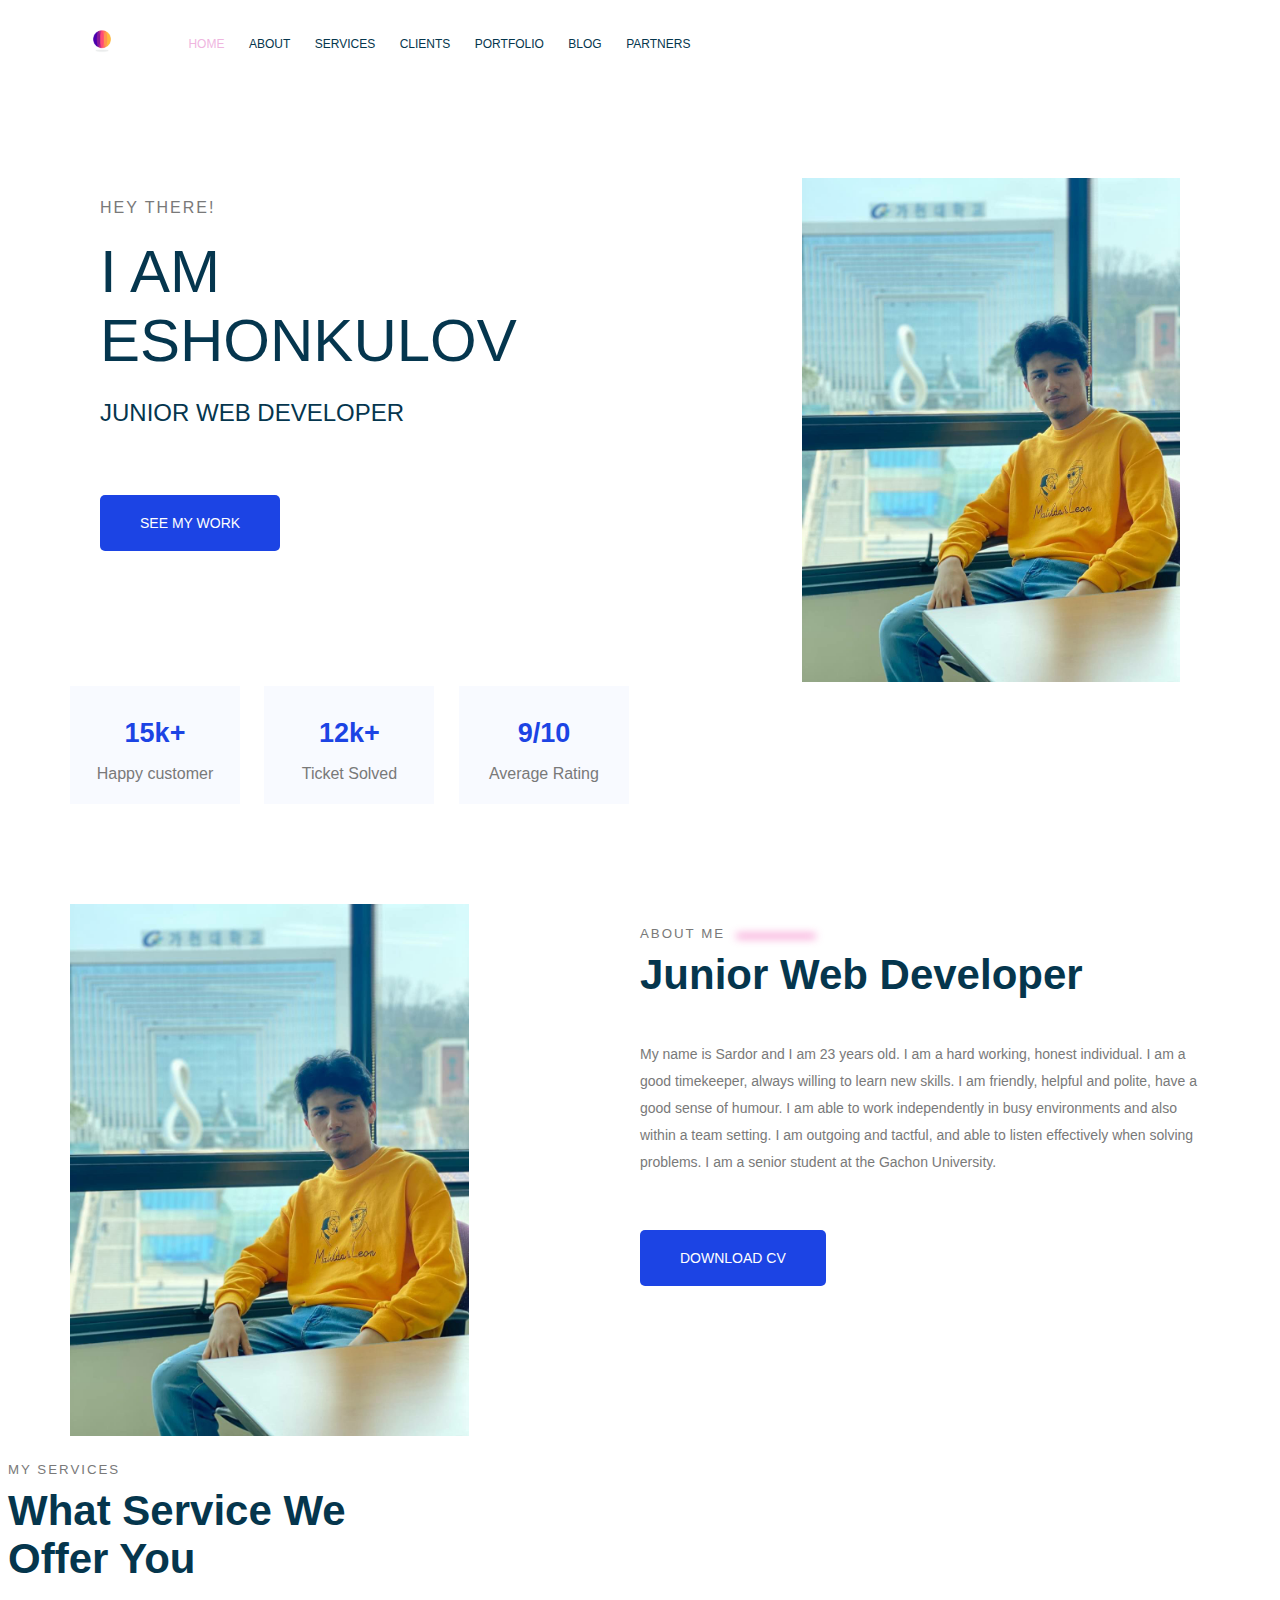
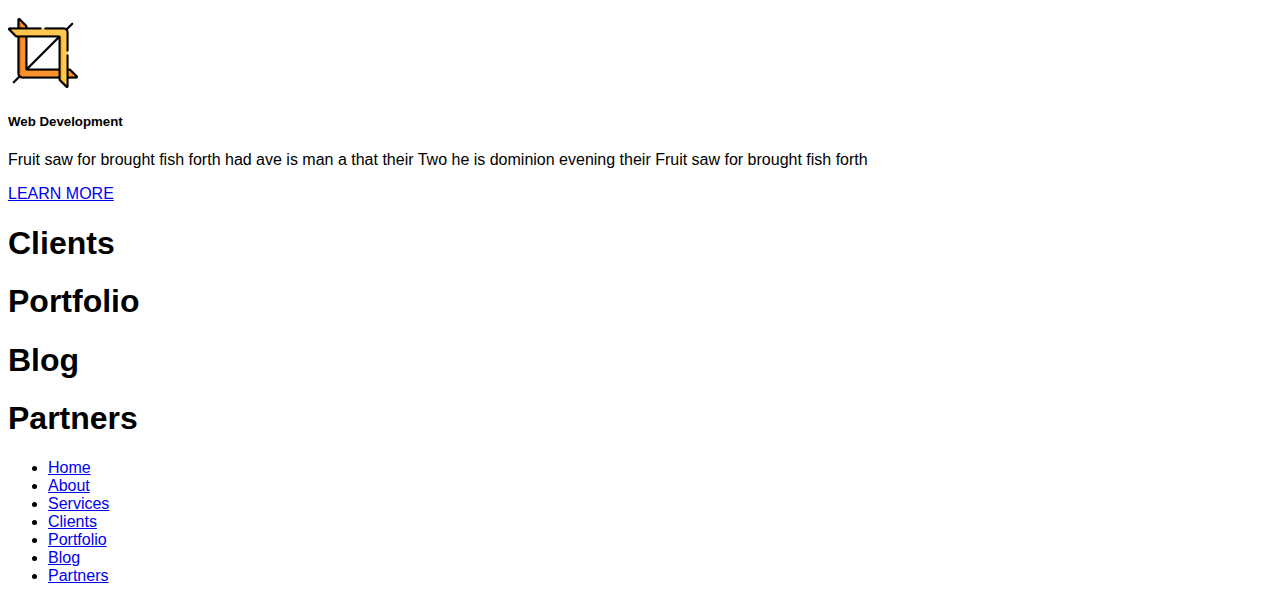
==== Project/portfolio.html @ cee40142 "updated services-section" ====
<!DOCTYPE html>

<html>
    <head>
        <title>Portfolio</title>
        <link rel="stylesheet" href="https://cdnjs.cloudflare.com/ajax/libs/font-awesome/6.4.0/css/all.min.css" integrity="sha512-iecdLmaskl7CVkqkXNQ/ZH/XLlvWZOJyj7Yy7tcenmpD1ypASozpmT/E0iPtmFIB46ZmdtAc9eNBvH0H/ZpiBw==" crossorigin="anonymous" referrerpolicy="no-referrer" />
        <link rel="stylesheet" href="./css/main.css">
    </head>
    <body>
        <!-- Header section-->
        <div class="container">
            <header class="main-header">
                <div class="main-header__brand">
                    <a href="portfolio.html">
                        <img src="./images/logo.png" alt="Logo">
                    </a>
                </div>
                <nav class="main-navigation">
                    <ul class="main-navigation__items">
                        <li class="main-navigation__item active">
                            <a href="#">Home</a>
                        </li>
                        <li class="main-navigation__item">
                            <a href="#">About</a>
                        </li>
                        <li class="main-navigation__item">
                            <a href="#">Services</a>
                        </li>
                        <li class="main-navigation__item">
                            <a href="#">Clients</a>
                        </li>
                        <li class="main-navigation__item">
                            <a href="#">Portfolio</a>
                        </li>
                        <li class="main-navigation__item">
                            <a href="#">Blog</a>
                        </li>
                        <li class="main-navigation__item">
                            <a href="#">Partners</a>
                        </li>
                    </ul>
                </nav>
            </header>
        </div>
        <!-- /Header section -->

        <!-- Home section -->
        <div class="container"> 
            <section id="home-section" class="home-section">
                <div class="home-section__info">     
                    <h4 class="home-section__welcome">HEY THERE!</h4>
                    <h1 class="home-section__introduction">I AM ESHONKULOV</h1>
                    <h3 class="home-section__position">JUNIOR WEB DEVELOPER</h3>
                    <div class="home-section__social-networks">
                       <a href="https://t.me/Sadriddinovich1">
                            <i class="fab fa-telegram"></i>
                       </a> 
                       <a href="https://instagram.com/usaymin2">
                            <i class="fab fa-instagram"></i>
                       </a>
                    </div>
                    <button type="submit" class="button home-section__action">
                        SEE MY WORK
                    </button>
                </div>
                <div class="home-section__image">
                    <img src="./images/me.jpg" alt="My image">
                </div>
            </section>
            <div class="clearfix"></div>
        </div>
        <!-- /Home section -->

        <!-- Statistics -->
        <div class="container">
            <section id="statistics" class="statistics">
                <div class="statistics__item">
                    <h3 class="statistics__number">
                        15k+
                    </h3>
                    <p class="statistics__title">
                        Happy customer
                    </p>
                </div>
                <div class="statistics__item">
                    <h3 class="statistics__number">
                        12k+
                    </h3>
                    <p class="statistics__title">
                        Ticket Solved
                    </p>
                </div>
                <div class="statistics__item">
                    <h3 class="statistics__number">
                        9/10
                    </h3>
                    <p class="statistics__title">
                        Average Rating
                    </p>
                </div>
            </section>
        </div>
        <!-- /Statistics -->

        <!-- About me section -->
        <div class="container">
            <section id="about-me" class="about-me">
                <div class="about-me__image">
                    <img src="./images/me.jpg" alt=" About me image">
                </div>
                <div class="about-me__info">
                    <h5 class="section-subtitle">
                    ABOUT ME
                    <span class="blur-line"></span>
                    </h5>
                    <h3 class="section-title">
                        Junior Web Developer
                    </h3>
                    <p class="about-me__description">
                        My name is Sardor and I am 23 years old. I am a hard working, honest individual. I am a good timekeeper, always willing to learn new skills. I am friendly, helpful and polite, have a good sense of humour. I am able to work independently in busy environments and also within a team setting. I am outgoing and tactful, and able to listen effectively when solving problems. I am a senior student at the Gachon University.
                    </p>
                    <button class="button about-me__action" type="button">
                        DOWNLOAD CV
                    </button>
                </div>
            </section>
            <div class="clearfix"></div>
        </div>
        <!-- /About section -->

        <!-- Services section -->
        <section id="services" class="services">
            <h5 class="section-subtitle">
                MY SERVICES
                <span class="bulr-line"></span>
            </h5>
            <h2 class="section-title">
                What Service We <br>
                Offer You
            </h2>
            <div class="services__cards">
                <div class="service-card">
                    <img class="service-card__icon" src="./images/service-1.png" alt="Service 1">
                    <h5 class="service-card__title">Web Development</h5>
                    <p class="service-card__description">
                        Fruit saw for brought fish forth had ave is man a that their Two he is dominion evening their Fruit saw for brought fish forth
                    </p>
                    <a href="#" class="service-card__link">
                        LEARN MORE
                    </a>
                </div>
            </div>
        </section>
        <!-- /Services section -->

        <!-- Clients section -->
        <section id="clients">
            <h1>Clients</h1>
        </section>
        <!-- /Clients section -->

        <!-- Portfolio section -->
        <section id="portfolio">
            <h1>Portfolio</h1>
        </section>
        <!-- /Portfolio section -->

        <!-- Blog section -->
        <section id="blog">
            <h1>Blog</h1>
        </section>
        <!-- /Blog section -->

        <!-- Partners section -->
        <section id="partners">
            <h1>Partners</h1>
        </section>
        <!-- /Partners section -->

        <!-- Footer section -->
        <footer>
            <nav>
                <ul>
                    <li>
                        <a href="#">Home</a>
                    </li>
                    <li>
                        <a href="#">About</a>
                    </li>
                    <li>
                        <a href="#">Services</a>
                    </li>
                    <li>
                        <a href="#">Clients</a>
                    </li>
                    <li>
                        <a href="#">Portfolio</a>
                    </li>
                    <li>
                        <a href="#">Blog</a>
                    </li>
                    <li>
                        <a href="#">Partners</a>
                    </li>
                </ul>
            </nav>
        </footer>
        <!-- /Footer section -->
    </body>
</html>
---- Project/css/main.css ----
/* Core styles */
body {
    font-family: sans-serif;
}

.container {
    width: 1140px;
    margin: 0 auto;
}

.clearfix {
    clear: both;
}

.button {
    border: none;
    background-color: #1c44E4;
    color: #FFFFFF;
    font-weight: 500;
    font-size: 14px;
    padding: 20px 40px;
    cursor: pointer;
    border-radius: 5px;
}

.blur-line {
    display: inline-block;
    margin-left: 5px;
    width: 80px;
    height: 4px;
    background-color: rgba(237, 35, 159, 0.6);
    filter: blur(4px);
    border-radius: 4px;


}

.section-subtitle {
    letter-spacing: 2px;
    font-weight: 500;
    margin-bottom: 10px;
    color: #797979;
}


.section-title {
    margin-top: 5px;
    font-size: 42px;
    font-weight: 700;
    color: #05364D;
}

/* Main header styles */
.main-header__brand {
    display: inline-block;
    vertical-align: middle;
}

.main-header__brand img {
    width: 64px;
}

.main-navigation {
    display: inline-block;
    vertical-align: middle;
}

.main-navigation__item {
    display: inline-block;
    padding: 10px;
}

.main-navigation__item a {
    color: #05364d;
    text-decoration: none;
    text-transform: uppercase;
    font-size: 12px;
    font-weight: 500px;
     
}

.main-navigation__item a:hover {
    color: #efb6df;
}

.main-navigation__item.active a {
    color: #efb6df;
}

/* Home section */
.home-section {
   padding: 100px 30px;
}

.home-section > div {
    width: 50%;
    float: left;
}

.home-section__image {
    text-align: right;
}

.home-section__image img {
    width: 70%;
    height: auto;
}

.home-section__welcome {
    font-size: 16px;
    font-weight: 400;
    margin-bottom: 20px;
    letter-spacing: 2px;
    color: #797979;
}

.home-section__introduction {
    margin-top: 20px;
    font-size: 60px;
    font-weight: 500;
    margin-bottom: 20px;
    color: #05364E;
}

.home-section__position {
    font-size: 24px;
    font-weight: 300;
    margin-bottom: 20px;
    color: #05364E;
}

.home-section__social-networks a {
    color: #8FA1AA;
    font-size: 20px;
    display: inline-block;
    margin-right: 16px;
    cursor: pointer;
}

.home-section__social-networks a:hover i {
    color: #1c44E4;
}

.home-section__action { 
    margin-top: 30px;
}

/* Statistics section */xe
.statistics {
    padding-top: 100px;
}

.statistics__item {
    display: inline-block;
    width: 150px;
    background-color: #F8FAFF;
    text-align: center;
    padding: 5px 10px;
    margin-right: 20px;
}

.statistics__number {
    font-size: 27px;
    margin-bottom: 5px;
    color: #1c44E4;
}

.statistics__title {
    font-size: 16px;
    color: #797979;
    font-weight: 300;
}

/* About me section */
.about-me {
    padding: 100px 0;
}

.about-me > div {
    width: 50%;
    float: left;
}

.about-me__image img {
    width: 70%;
}

.about-me__description {
    font-size: 14px;
    font-weight: 300;
    color: #797979;
    line-height: 27px;
}

.about-me__action {
    margin-top: 40px;
}
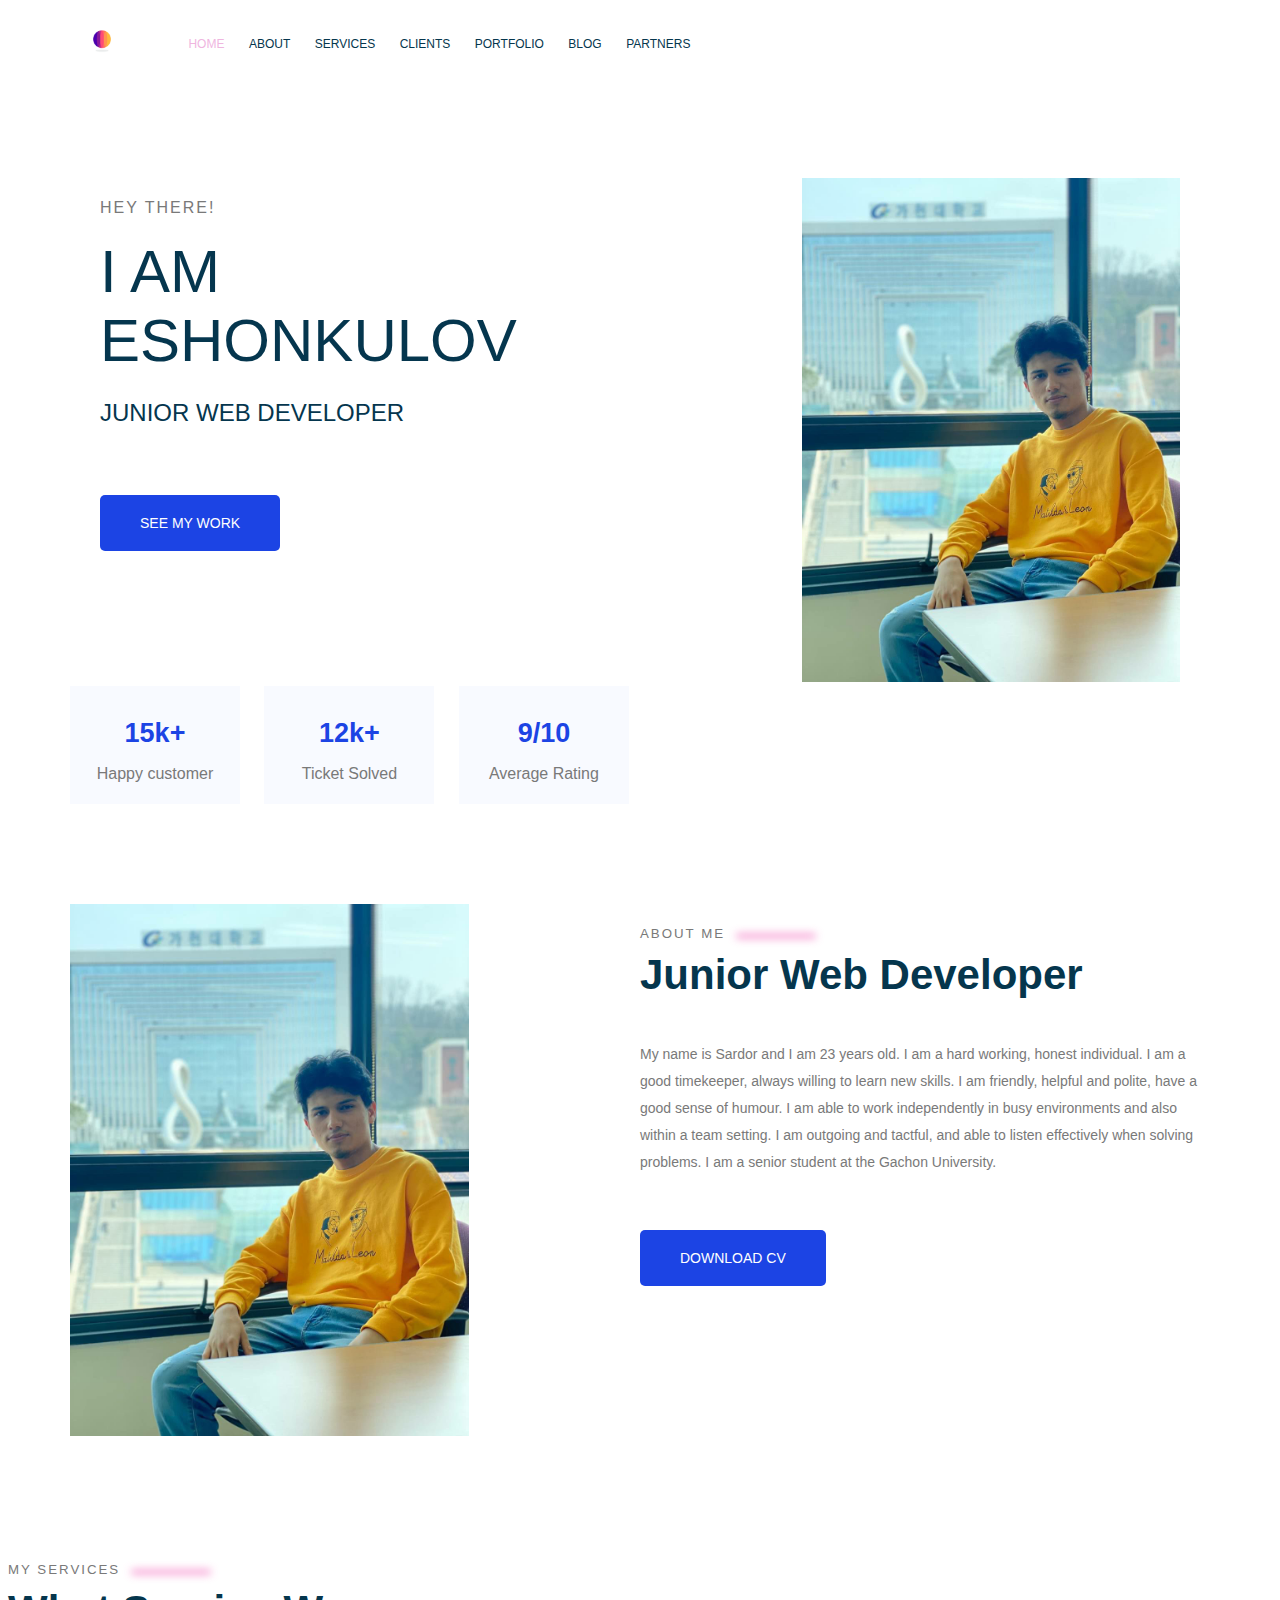
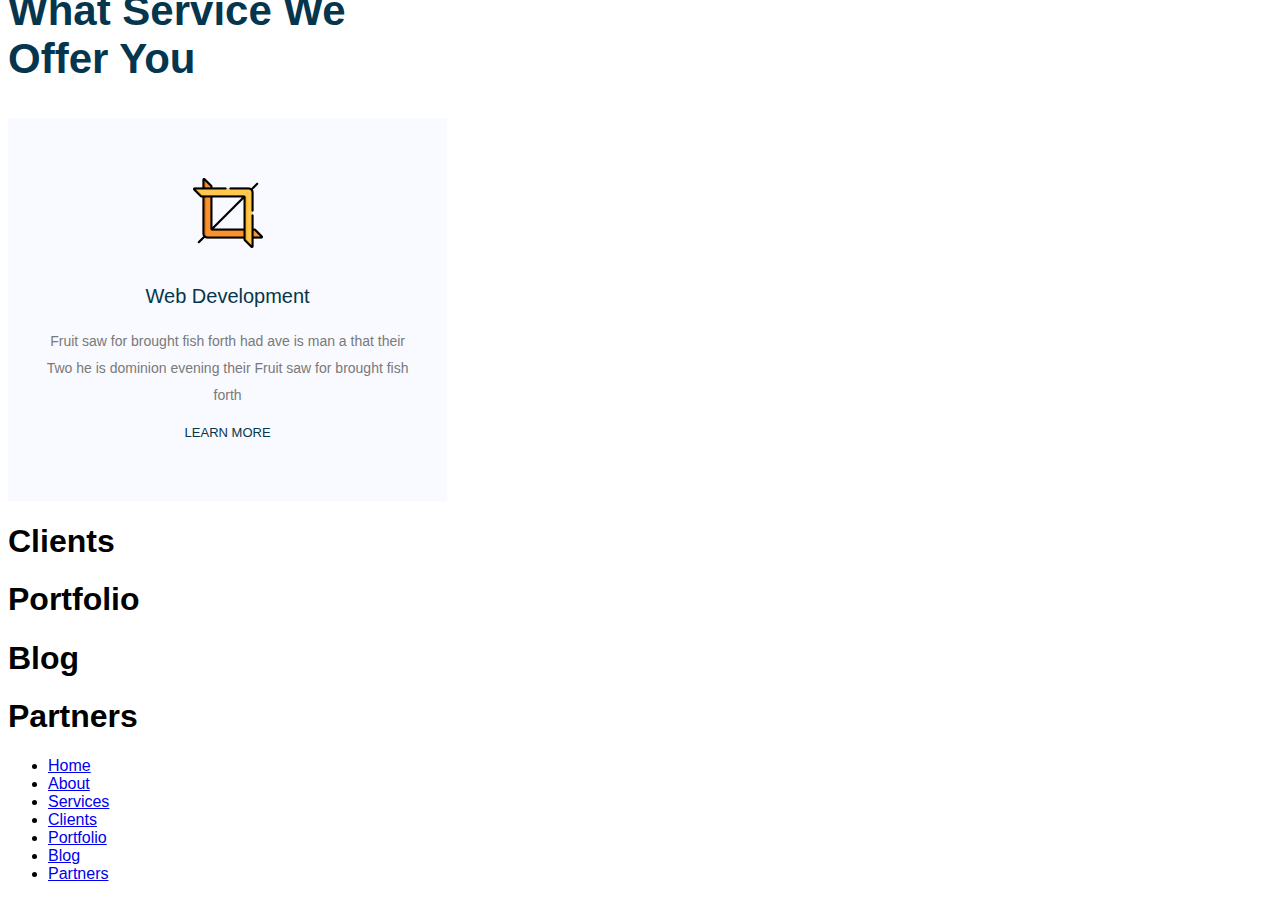
==== commit 31969ba3: "sytled services-section" ====
--- a/Project/portfolio.html
+++ b/Project/portfolio.html
@@ -132,7 +132,7 @@
         <section id="services" class="services">
             <h5 class="section-subtitle">
                 MY SERVICES
-                <span class="bulr-line"></span>
+                <span class="blur-line"></span>
             </h5>
             <h2 class="section-title">
                 What Service We <br>
--- a/Project/css/main.css
+++ b/Project/css/main.css
@@ -87,7 +87,7 @@
     color: #efb6df;
 }
 
-/* Home section */
+/* Home section styles */
 .home-section {
    padding: 100px 30px;
 }
@@ -145,7 +145,7 @@
     margin-top: 30px;
 }
 
-/* Statistics section */xe
+/* Statistics section styles */xe
 .statistics {
     padding-top: 100px;
 }
@@ -171,7 +171,7 @@
     font-weight: 300;
 }
 
-/* About me section */
+/* About me section styles */
 .about-me {
     padding: 100px 0;
 }
@@ -194,4 +194,39 @@
 
 .about-me__action {
     margin-top: 40px;
+}
+
+/* Services section styles */
+.services {
+    padding-top: 100px;
+}
+
+.service-card {
+    display: inline-block;
+    width: 30%;
+    padding: 60px 30px;
+    background-color: #F8FAFF;
+    margin-right: 3%;
+    text-align: center;
+}
+
+.service-card__title {
+    color: #05364D;
+    font-size: 20px;
+    font-weight: 500;
+    margin-bottom: 20px;
+}
+
+.service-card__description {
+    font-size: 14px;
+    line-height: 27px;
+    font-weight: 300;
+    color: #797979;
+}
+
+.service-card__link {
+    font-size: 13px;
+    font-weight: 500;
+    color: #05364D;
+    text-decoration: none;
 }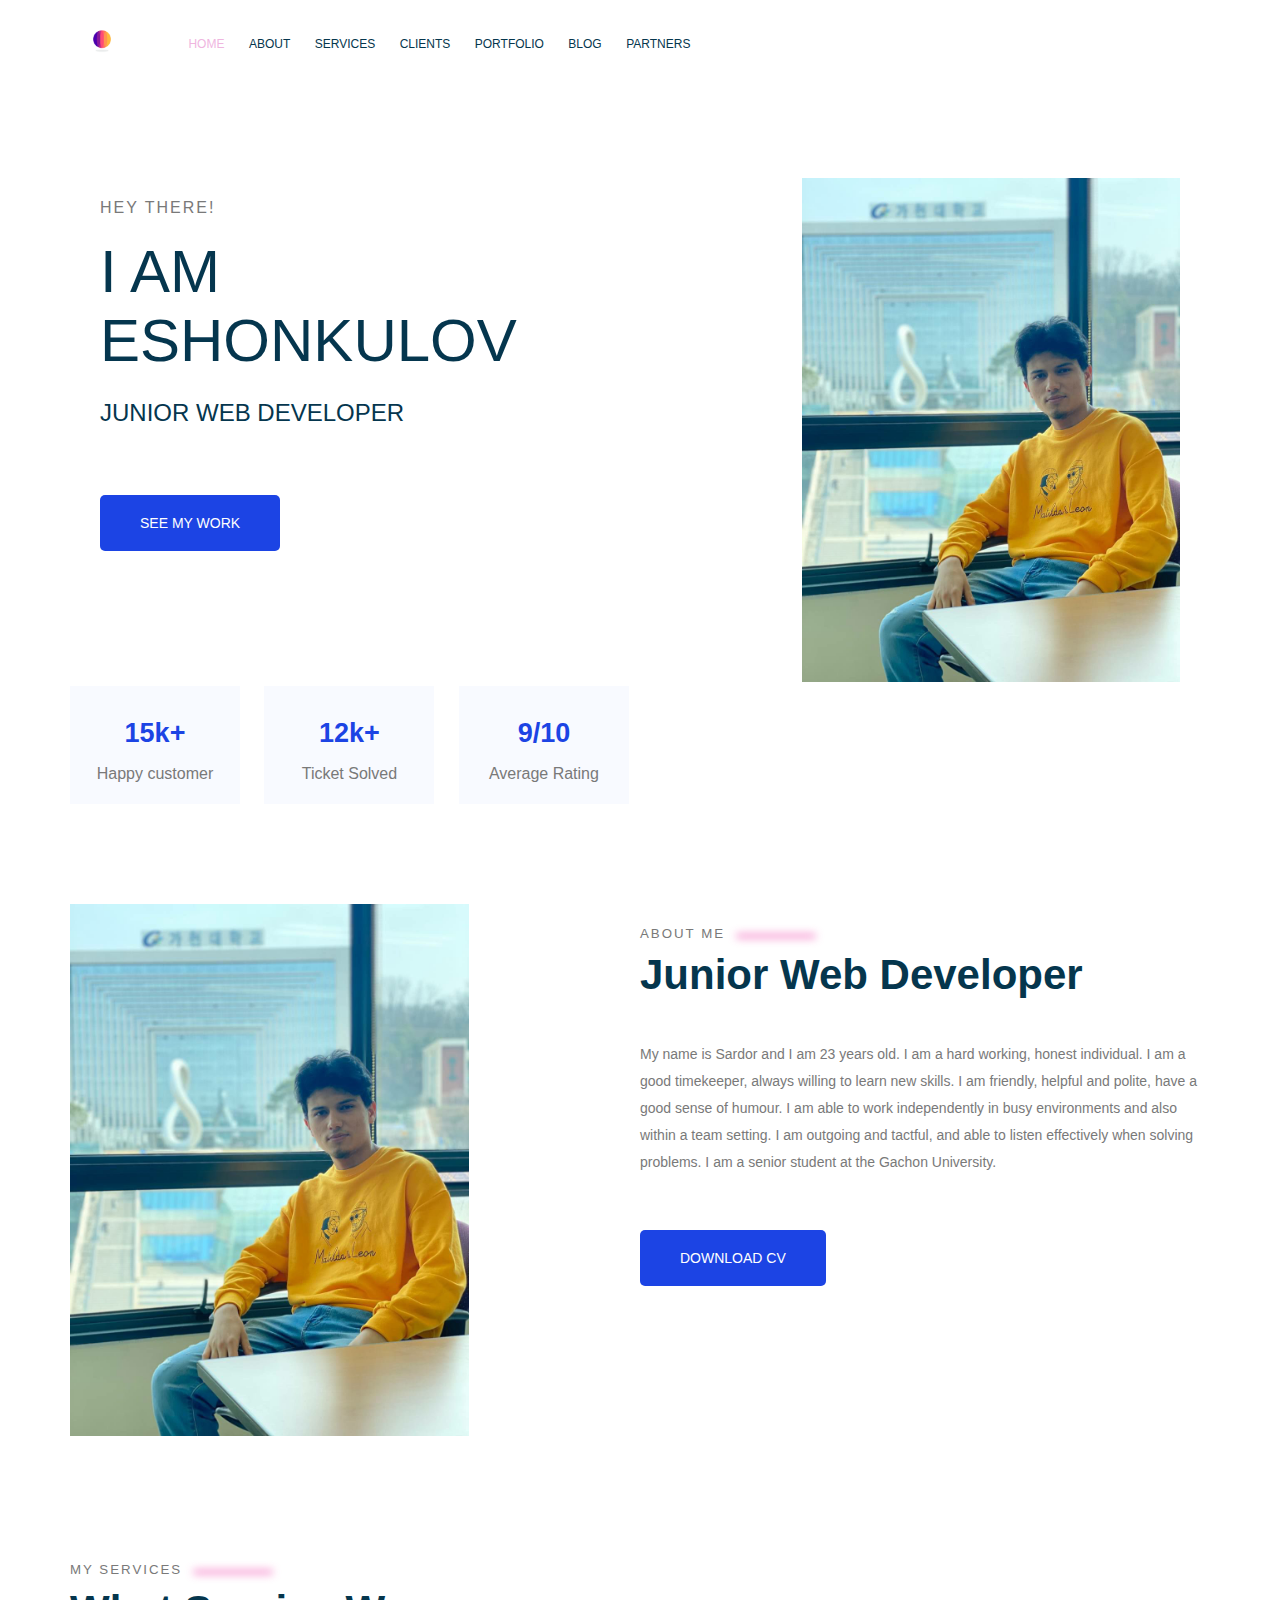
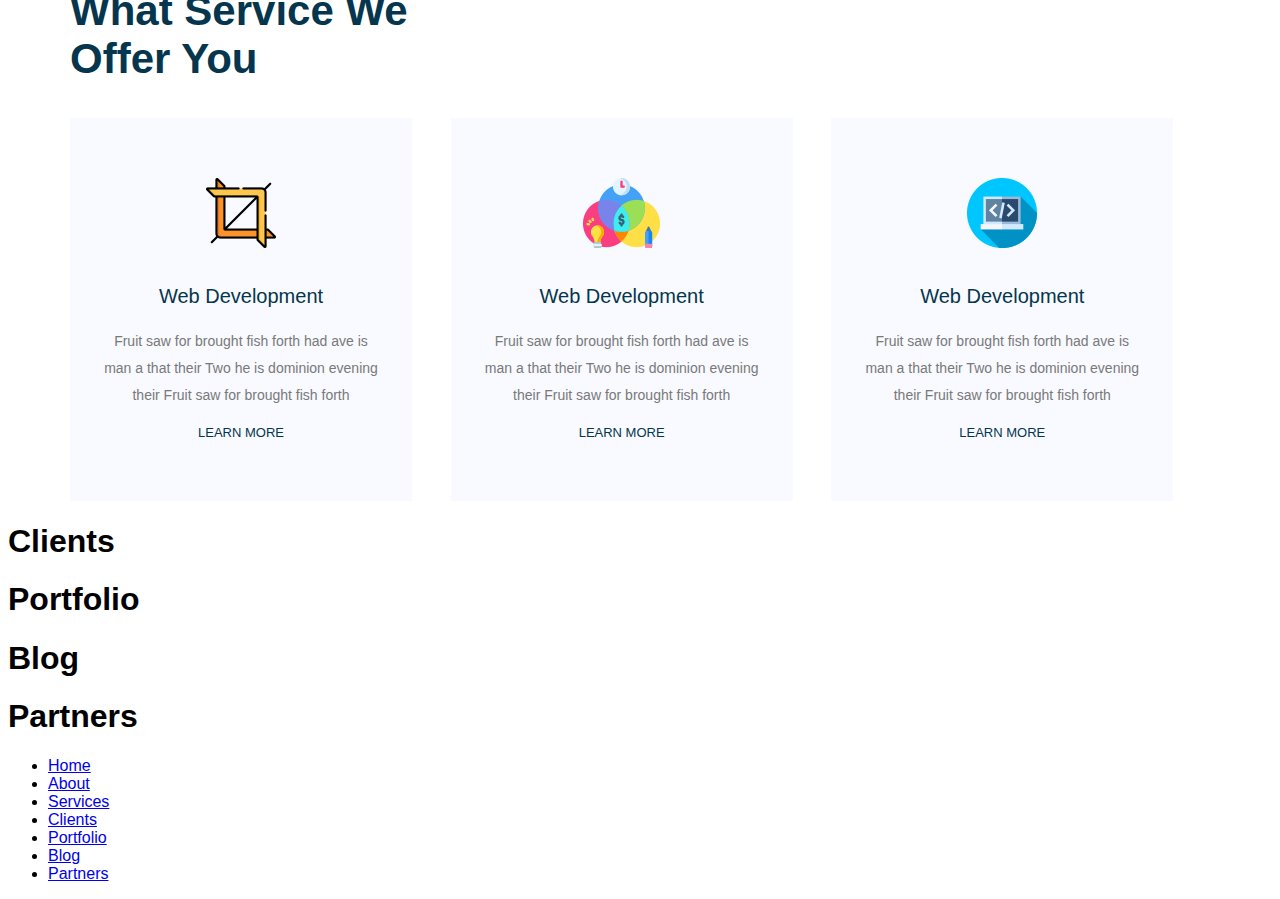
==== commit e5f7ac21: "updated services-section(2,3) and styled" ====
--- a/Project/portfolio.html
+++ b/Project/portfolio.html
@@ -129,28 +129,50 @@
         <!-- /About section -->
 
         <!-- Services section -->
-        <section id="services" class="services">
-            <h5 class="section-subtitle">
-                MY SERVICES
-                <span class="blur-line"></span>
-            </h5>
-            <h2 class="section-title">
-                What Service We <br>
-                Offer You
-            </h2>
-            <div class="services__cards">
-                <div class="service-card">
-                    <img class="service-card__icon" src="./images/service-1.png" alt="Service 1">
-                    <h5 class="service-card__title">Web Development</h5>
-                    <p class="service-card__description">
-                        Fruit saw for brought fish forth had ave is man a that their Two he is dominion evening their Fruit saw for brought fish forth
-                    </p>
-                    <a href="#" class="service-card__link">
-                        LEARN MORE
-                    </a>
-                </div>
-            </div>
-        </section>
+        <div class="container">
+            <section id="services" class="services">
+                <h5 class="section-subtitle">
+                    MY SERVICES
+                    <span class="blur-line"></span>
+                </h5>
+                <h2 class="section-title">
+                    What Service We <br>
+                    Offer You
+                </h2>
+                <div class="services__cards">
+                    <div class="service-card">
+                        <img class="service-card__icon" src="./images/service-1.png" alt="Service 1">
+                        <h5 class="service-card__title">Web Development</h5>
+                        <p class="service-card__description">
+                            Fruit saw for brought fish forth had ave is man a that their Two he is dominion evening their Fruit saw for brought fish forth
+                        </p>
+                        <a href="#" class="service-card__link">
+                            LEARN MORE
+                        </a>
+                    </div>
+                    <div class="service-card">
+                        <img class="service-card__icon" src="./images/service-2.png" alt="Service 1">
+                        <h5 class="service-card__title">Web Development</h5>
+                        <p class="service-card__description">
+                            Fruit saw for brought fish forth had ave is man a that their Two he is dominion evening their Fruit saw for brought fish forth
+                        </p>
+                        <a href="#" class="service-card__link">
+                            LEARN MORE
+                        </a>
+                    </div>
+                    <div class="service-card">
+                        <img class="service-card__icon" src="./images/service-3.png" alt="Service 1">
+                        <h5 class="service-card__title">Web Development</h5>
+                        <p class="service-card__description">
+                            Fruit saw for brought fish forth had ave is man a that their Two he is dominion evening their Fruit saw for brought fish forth
+                        </p>
+                        <a href="#" class="service-card__link">
+                            LEARN MORE
+                        </a>
+                    </div>
+                </div>
+            </section>
+        </div>
         <!-- /Services section -->
 
         <!-- Clients section -->
--- a/Project/css/main.css
+++ b/Project/css/main.css
@@ -208,6 +208,7 @@
     background-color: #F8FAFF;
     margin-right: 3%;
     text-align: center;
+    box-sizing: border-box;
 }
 
 .service-card__title {
@@ -229,4 +230,14 @@
     font-weight: 500;
     color: #05364D;
     text-decoration: none;
+}
+
+.service-card:hover {
+    background-color: #5f30ff;
+}
+
+.service-card:hover .service-card__title,
+.service-card:hover .service-card__description,
+.service-card:hover .service-card__link {
+    color: #FFFFFF;
 }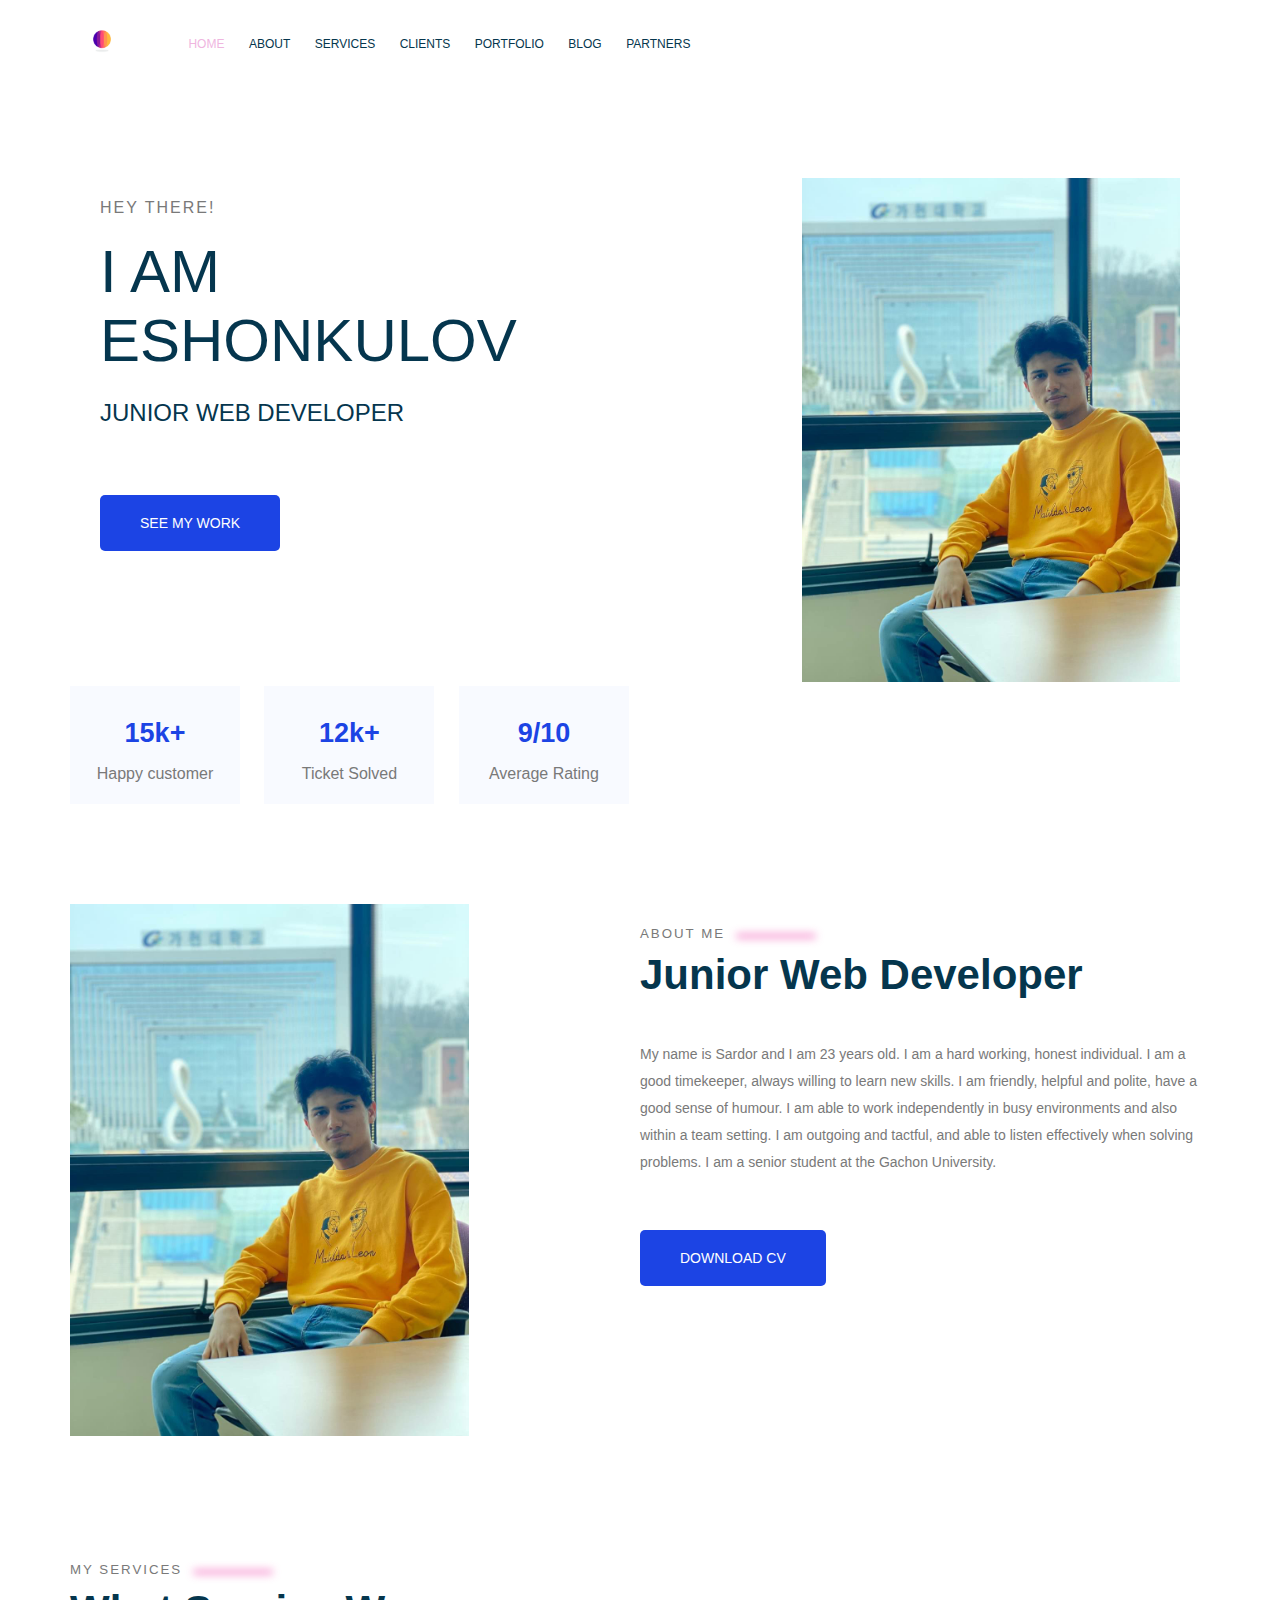
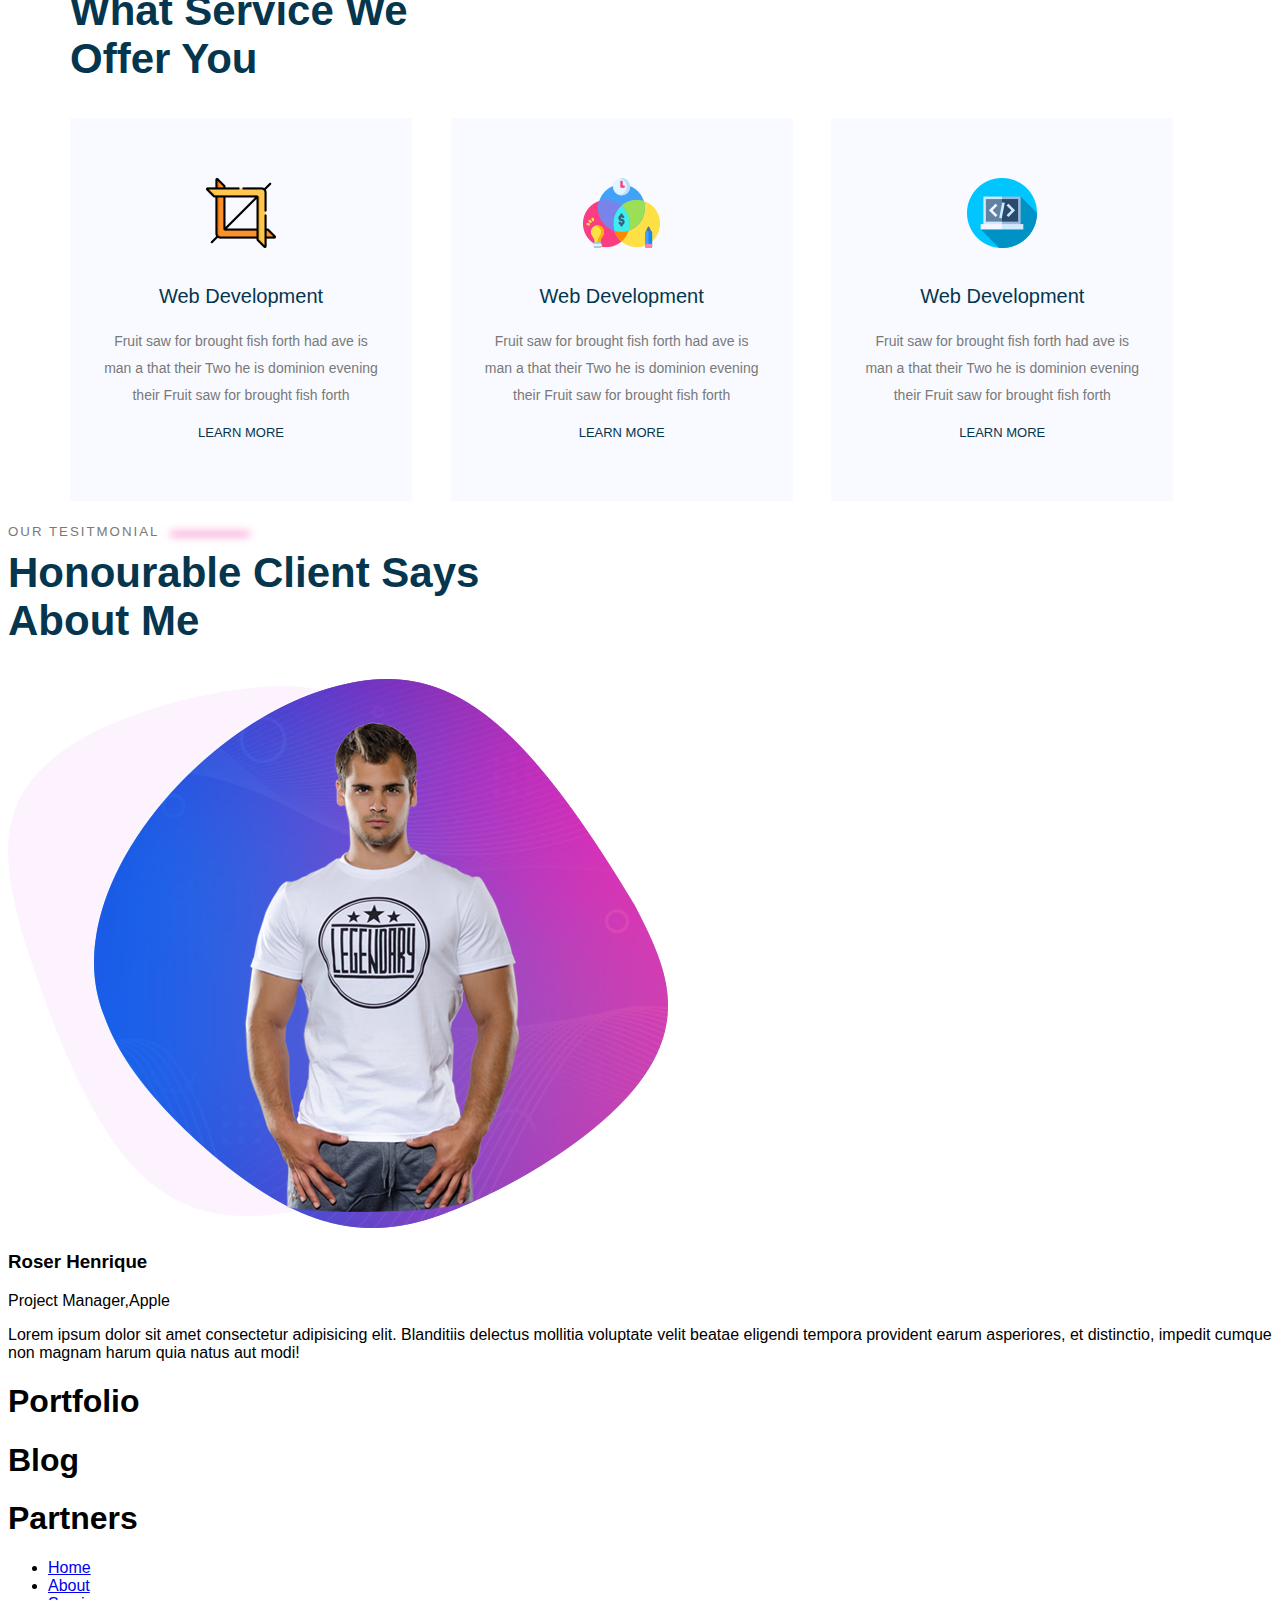
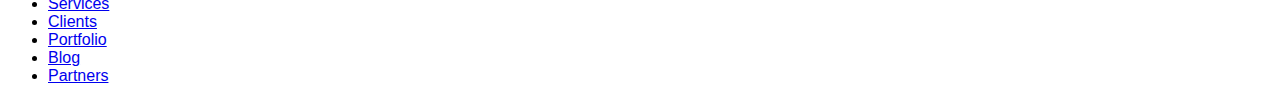
==== commit 3aab5964: "updated client-section" ====
--- a/Project/portfolio.html
+++ b/Project/portfolio.html
@@ -176,8 +176,31 @@
         <!-- /Services section -->
 
         <!-- Clients section -->
-        <section id="clients">
-            <h1>Clients</h1>
+        <section id="clients" class="clients">
+            <h5 class="section-subtitle">
+                OUR TESITMONIAL
+                <span class="blur-line"></span>
+            </h5>
+            <h2 class="section-title">
+                Honourable Client Says <br>
+                About Me
+            </h2>
+            <div class="client-items">
+                <div class="client-item__image">
+                    <img src="./images/client.png" alt="Client image">
+                </div>
+                <div class="client-item__info">
+                    <h3 class="client-item__name">
+                        Roser Henrique
+                    </h3>
+                    <p class="client-item__position">
+                        Project Manager,Apple
+                    </p>
+                    <p class="client-item__review">
+                        Lorem ipsum dolor sit amet consectetur adipisicing elit. Blanditiis delectus mollitia voluptate velit beatae eligendi tempora provident earum asperiores, et distinctio, impedit cumque non magnam harum quia natus aut modi!
+                    </p>
+                </div>
+            </div>
         </section>
         <!-- /Clients section -->
 
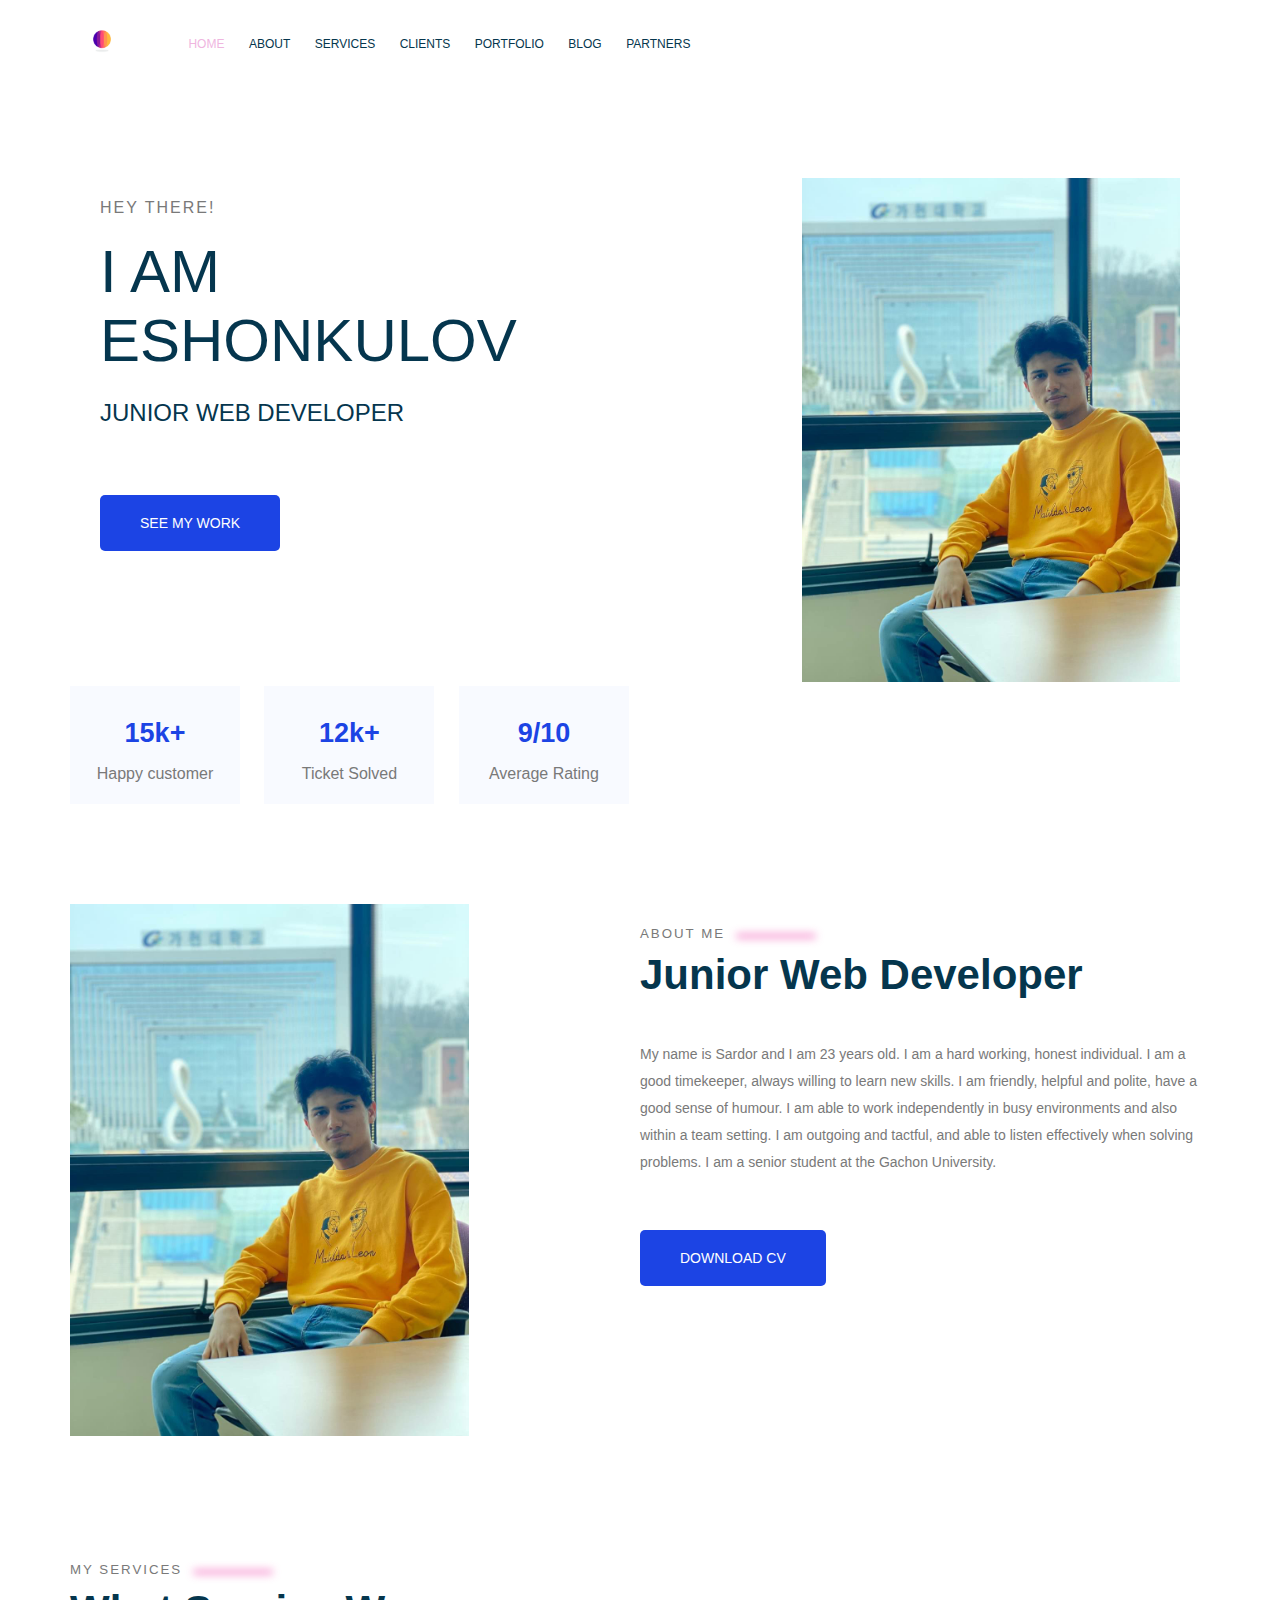
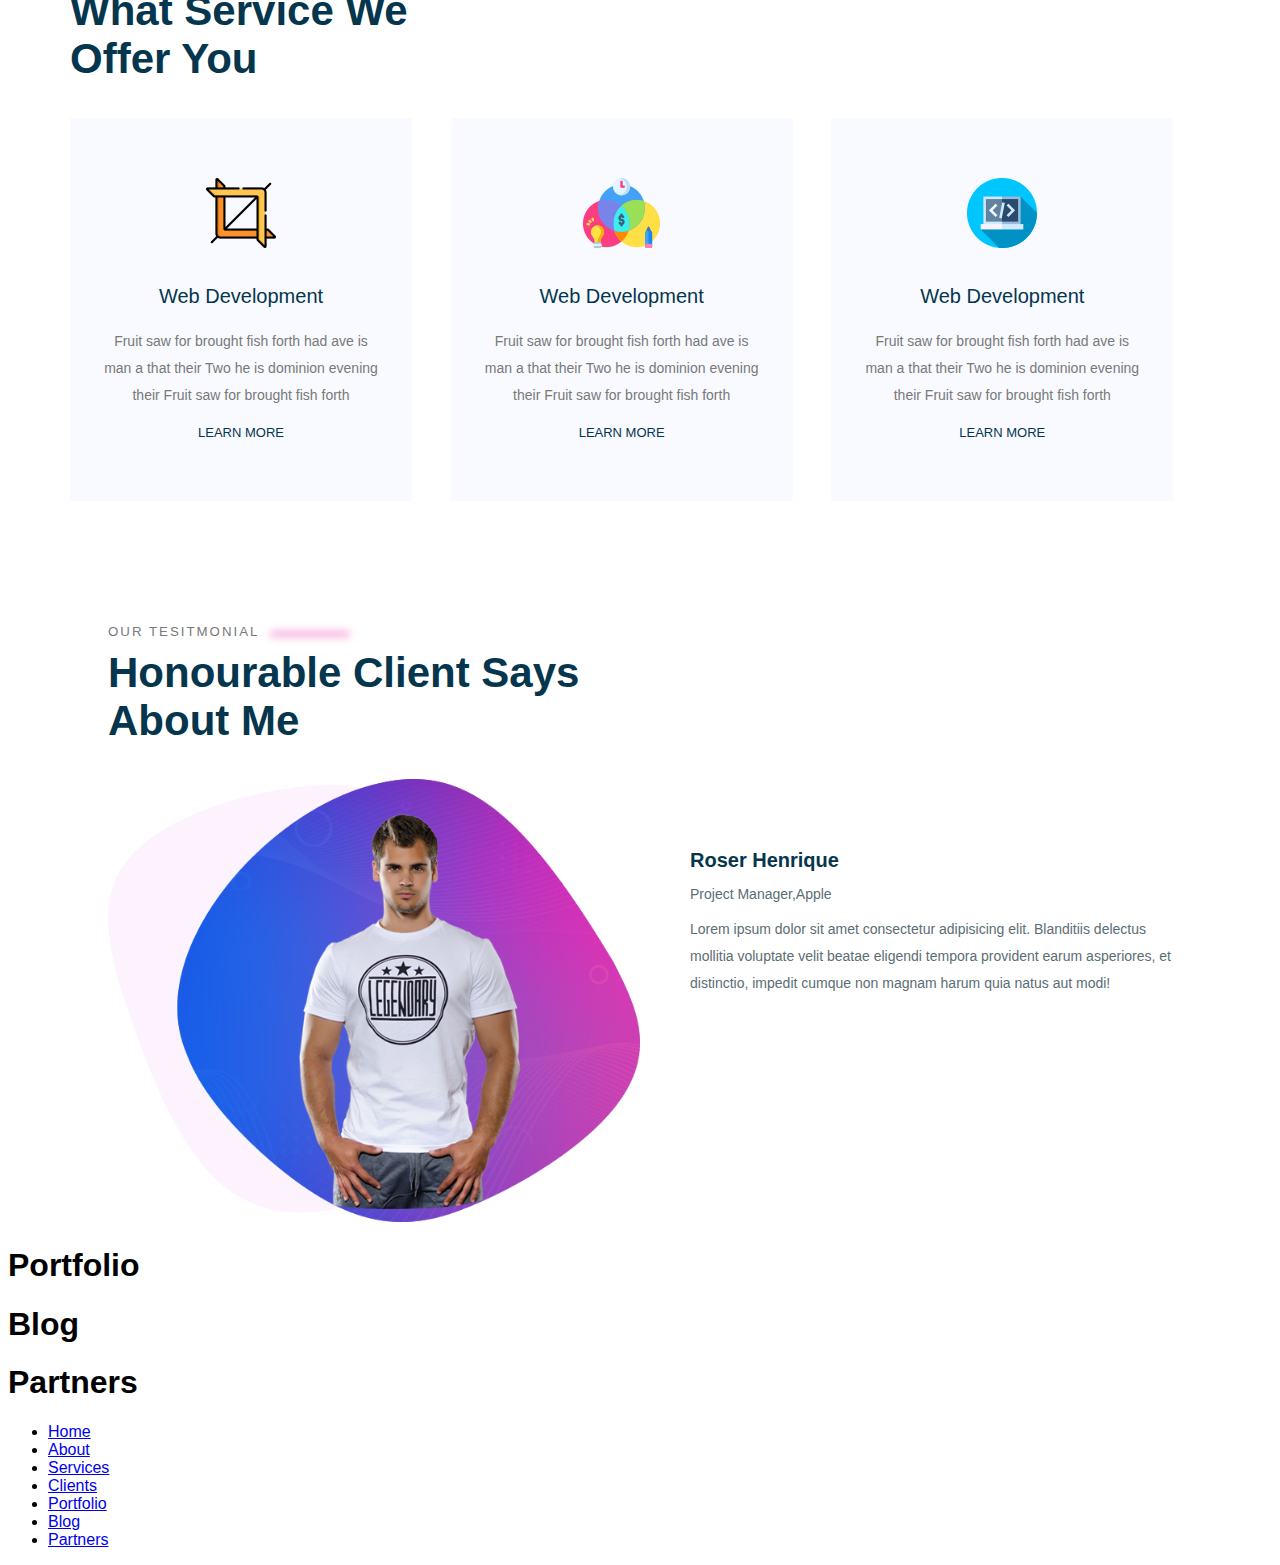
==== commit 7ab77843: "styled client-section" ====
--- a/Project/portfolio.html
+++ b/Project/portfolio.html
@@ -176,32 +176,44 @@
         <!-- /Services section -->
 
         <!-- Clients section -->
-        <section id="clients" class="clients">
-            <h5 class="section-subtitle">
-                OUR TESITMONIAL
-                <span class="blur-line"></span>
-            </h5>
-            <h2 class="section-title">
-                Honourable Client Says <br>
-                About Me
-            </h2>
-            <div class="client-items">
-                <div class="client-item__image">
-                    <img src="./images/client.png" alt="Client image">
-                </div>
-                <div class="client-item__info">
-                    <h3 class="client-item__name">
-                        Roser Henrique
-                    </h3>
-                    <p class="client-item__position">
-                        Project Manager,Apple
-                    </p>
-                    <p class="client-item__review">
-                        Lorem ipsum dolor sit amet consectetur adipisicing elit. Blanditiis delectus mollitia voluptate velit beatae eligendi tempora provident earum asperiores, et distinctio, impedit cumque non magnam harum quia natus aut modi!
-                    </p>
-                </div>
-            </div>
-        </section>
+        <div class="conatainer">
+            <section id="clients" class="clients">
+                <h5 class="section-subtitle">
+                    OUR TESITMONIAL
+                    <span class="blur-line"></span>
+                </h5>
+                <h2 class="section-title">
+                    Honourable Client Says <br>
+                    About Me
+                </h2>
+                <div class="client-items">
+                    <div class="client-item">
+                        <div class="client-item__image">
+                            <img src="./images/client.png" alt="Client image">
+                        </div>
+                        <div class="client-item__info">
+                            <h3 class="client-item__name">
+                                Roser Henrique
+                            </h3>
+                            <p class="client-item__position">
+                                Project Manager,Apple
+                            </p>
+                            <p class="client-item__review">
+                                Lorem ipsum dolor sit amet consectetur adipisicing elit. Blanditiis delectus mollitia voluptate velit beatae eligendi tempora provident earum asperiores, et distinctio, impedit cumque non magnam harum quia natus aut modi!
+                            </p>
+                            <div class="client-item__rate">
+                                <i class="fas fa-star"></i>
+                                <i class="fas fa-star"></i>
+                                <i class="fas fa-star"></i>
+                                <i class="fas fa-star"></i>
+                                <i class="fas fa-star disabled" ></i>
+                            </div>
+                        </div>
+                    </div>
+                </div>
+            </section>
+        </div>
+        <div class="clearfix"></div>
         <!-- /Clients section -->
 
         <!-- Portfolio section -->
--- a/Project/css/main.css
+++ b/Project/css/main.css
@@ -240,4 +240,51 @@
 .service-card:hover .service-card__description,
 .service-card:hover .service-card__link {
     color: #FFFFFF;
+}
+
+/* Client section styles */
+.clients {
+    padding: 100px;
+}
+
+.client-item > div {
+    width: 50%;
+    float: left;
+    box-sizing: border-box;
+}
+
+.client-item__image img {
+    width: 100%;
+}
+
+.client-item__info {
+    padding-top: 50px;
+    padding-left: 50px;
+}
+
+.client-item__name {
+    font-size: 20px;
+    margin-bottom: 4px;
+    color: #05364D;
+}
+
+.client-item__position {
+    font-size: 14px;
+    font-weight: 300;
+    color: #5b6d75;
+}
+
+.client-item__review {
+    font-size: 14px;
+    line-height: 27px;
+    font-weight: 300;
+    color: #5b6d75;
+}
+
+.client-item__rate {
+    color: #ffd804;;
+}
+
+.client-item__rate .disabled {
+    color: #aeb9be;
 }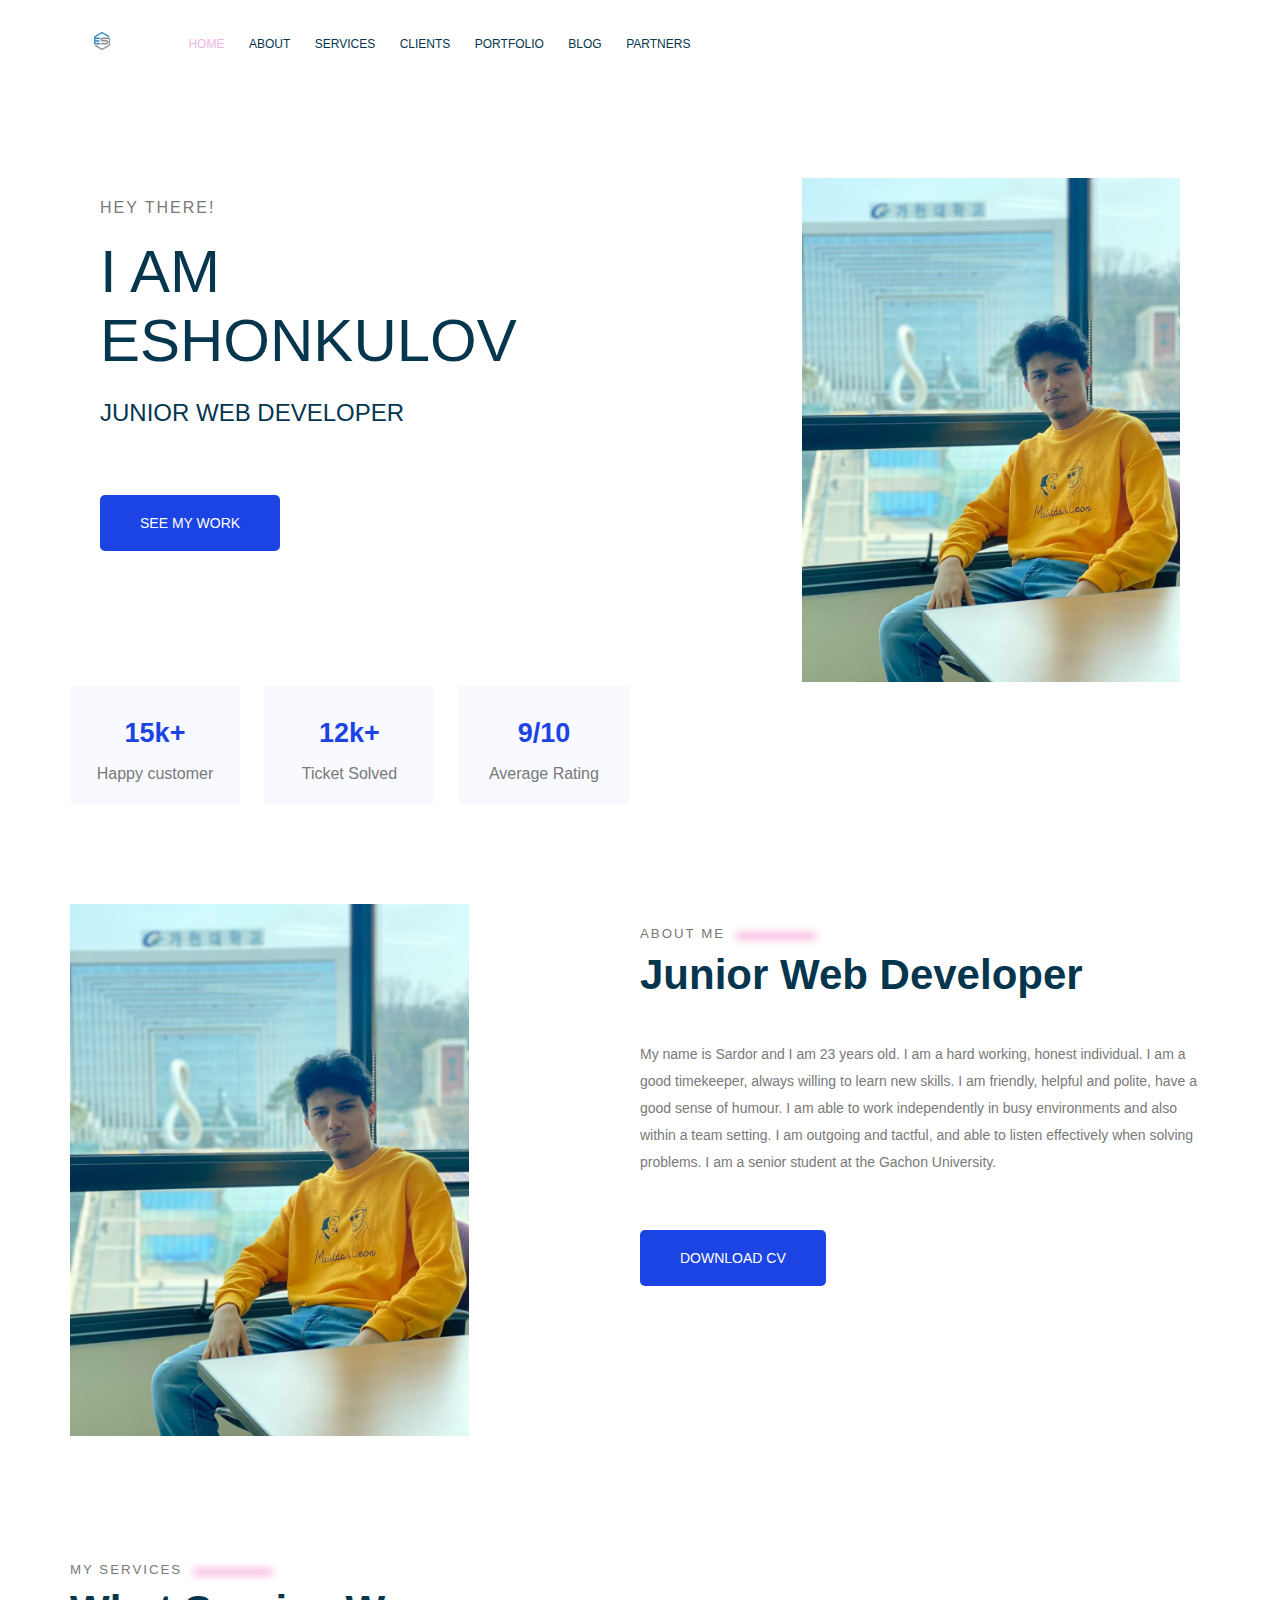
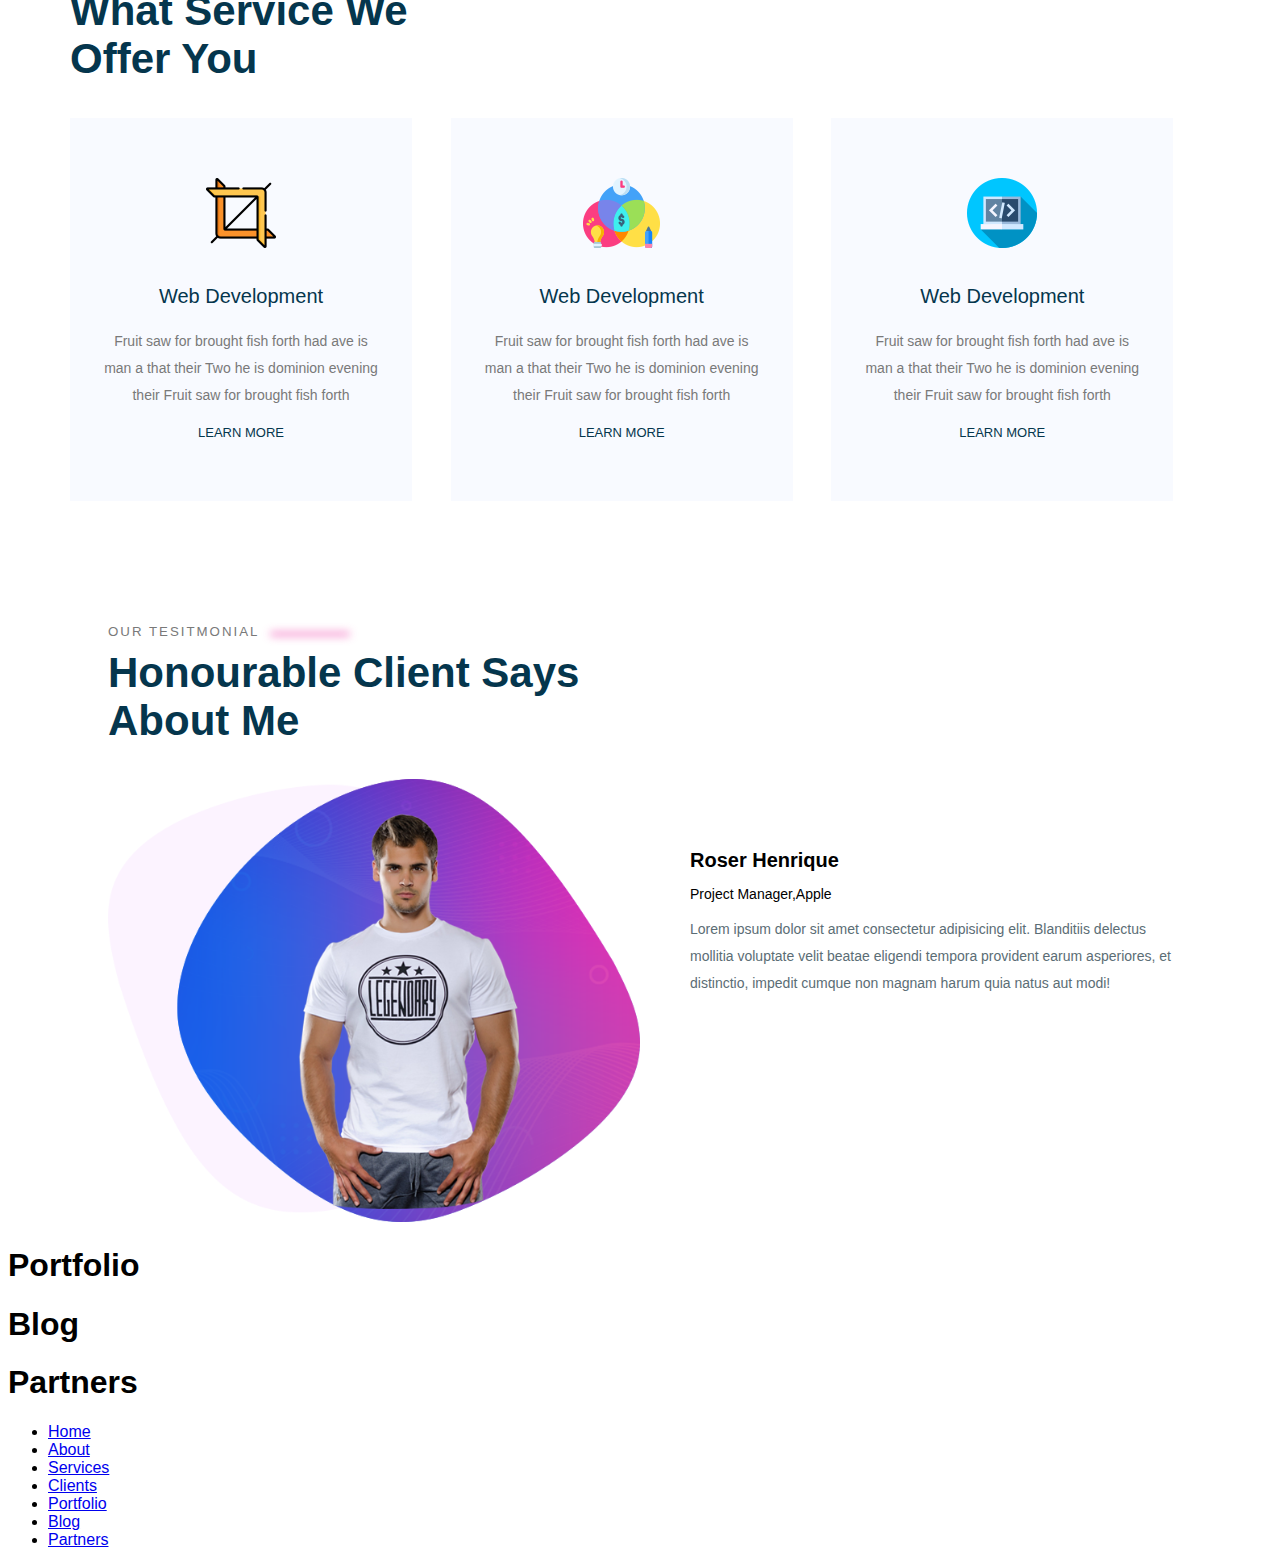
==== commit a4e29384: "updated logo" ====
--- a/Project/portfolio.html
+++ b/Project/portfolio.html
@@ -12,7 +12,7 @@
             <header class="main-header">
                 <div class="main-header__brand">
                     <a href="portfolio.html">
-                        <img src="./images/logo.png" alt="Logo">
+                        <img src="./images/logo.jpeg" alt="Logo">
                     </a>
                 </div>
                 <nav class="main-navigation">
--- a/Project/css/main.css
+++ b/Project/css/main.css
@@ -265,13 +265,13 @@
 .client-item__name {
     font-size: 20px;
     margin-bottom: 4px;
-    color: #05364D;
+    color: inherit;
 }
 
 .client-item__position {
     font-size: 14px;
     font-weight: 300;
-    color: #5b6d75;
+    color: inherit
 }
 
 .client-item__review {
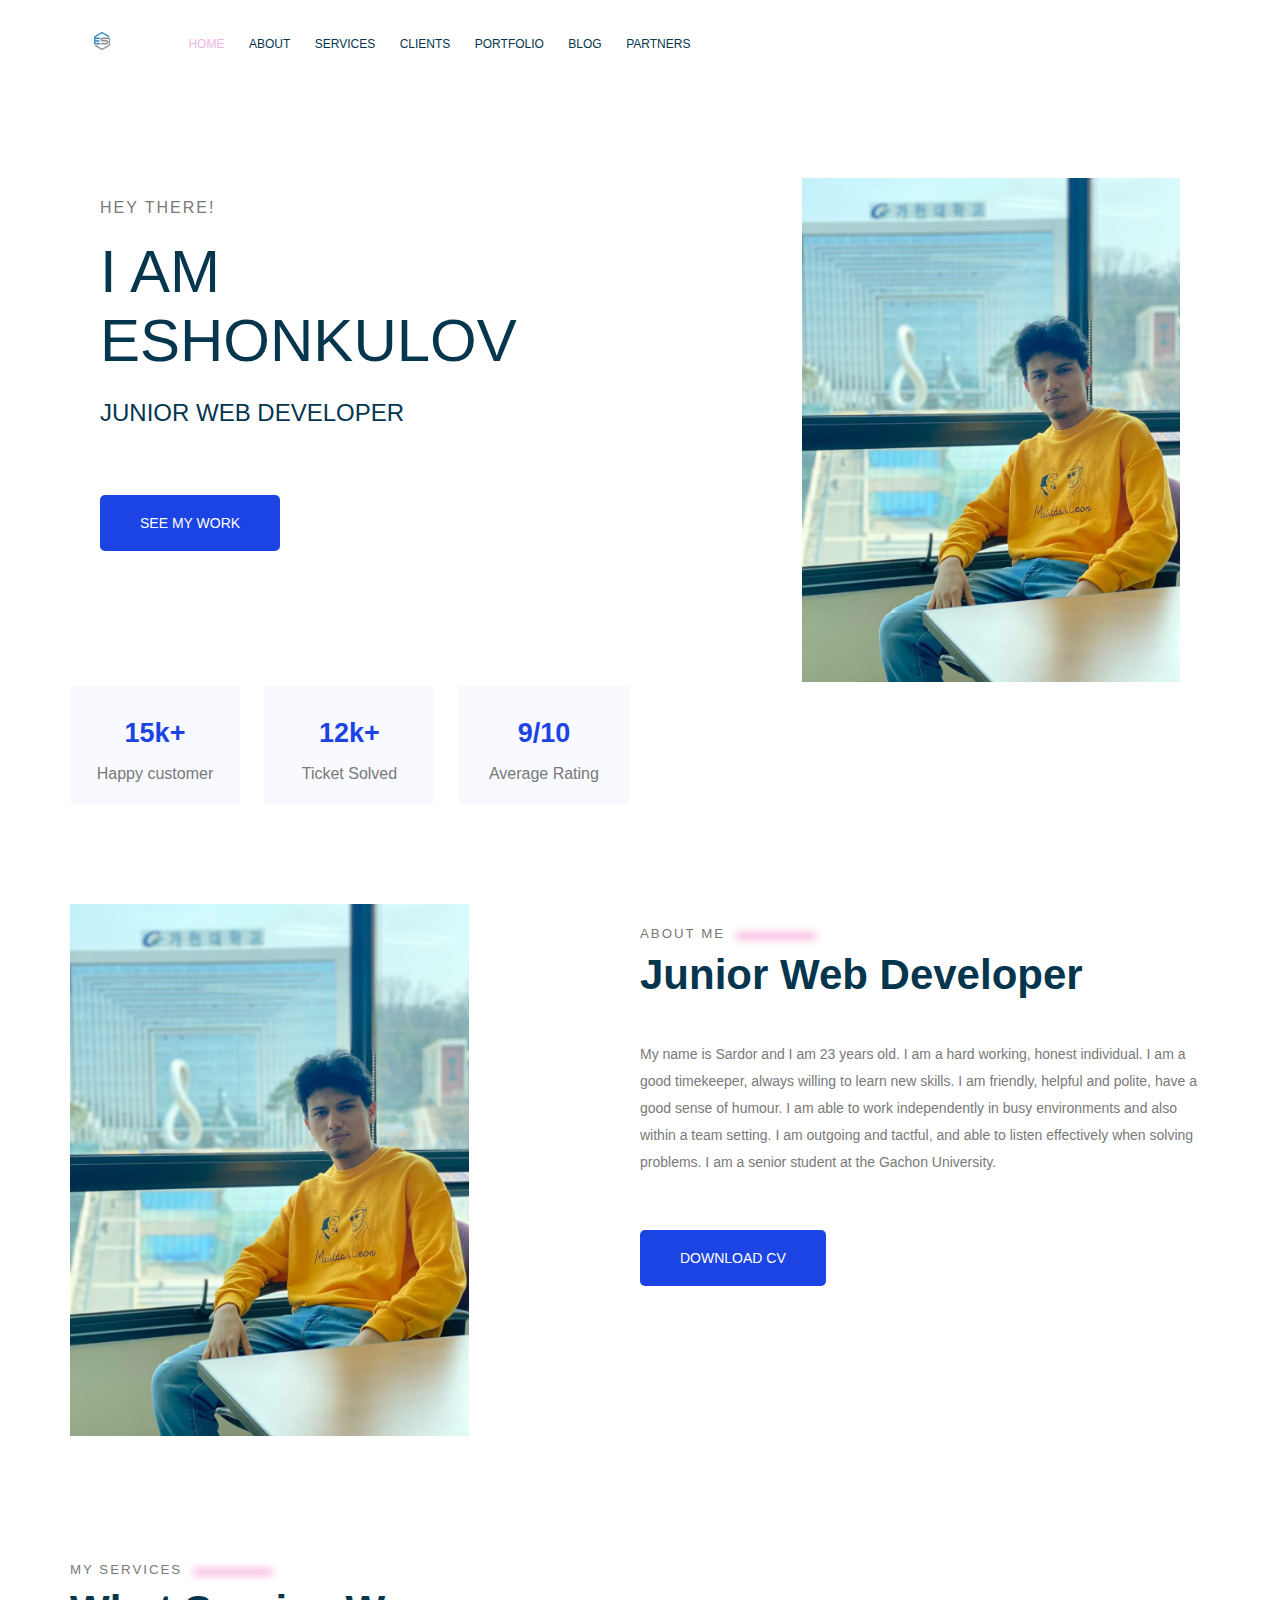
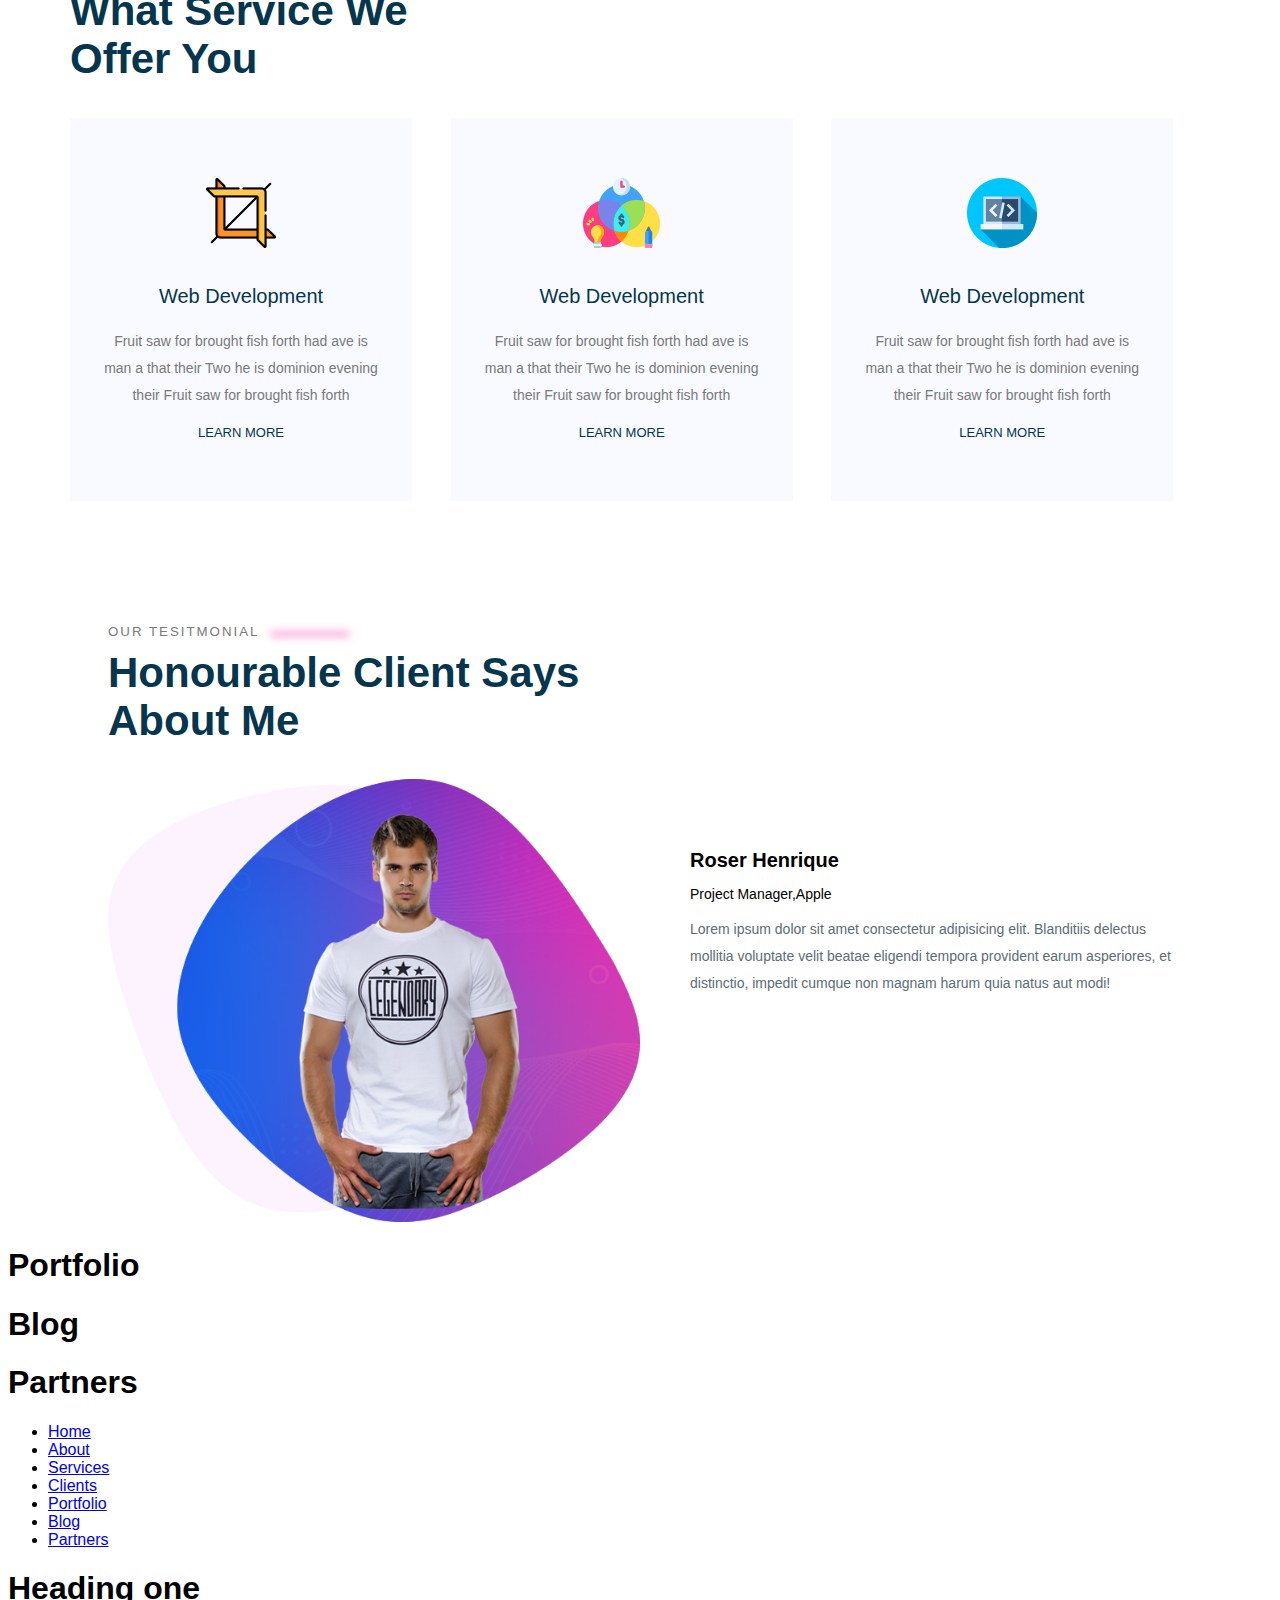
==== commit c5639343: "added h1" ====
--- a/Project/portfolio.html
+++ b/Project/portfolio.html
@@ -263,5 +263,6 @@
             </nav>
         </footer>
         <!-- /Footer section -->
+        <h1>Heading one</h1>
     </body>
 </html>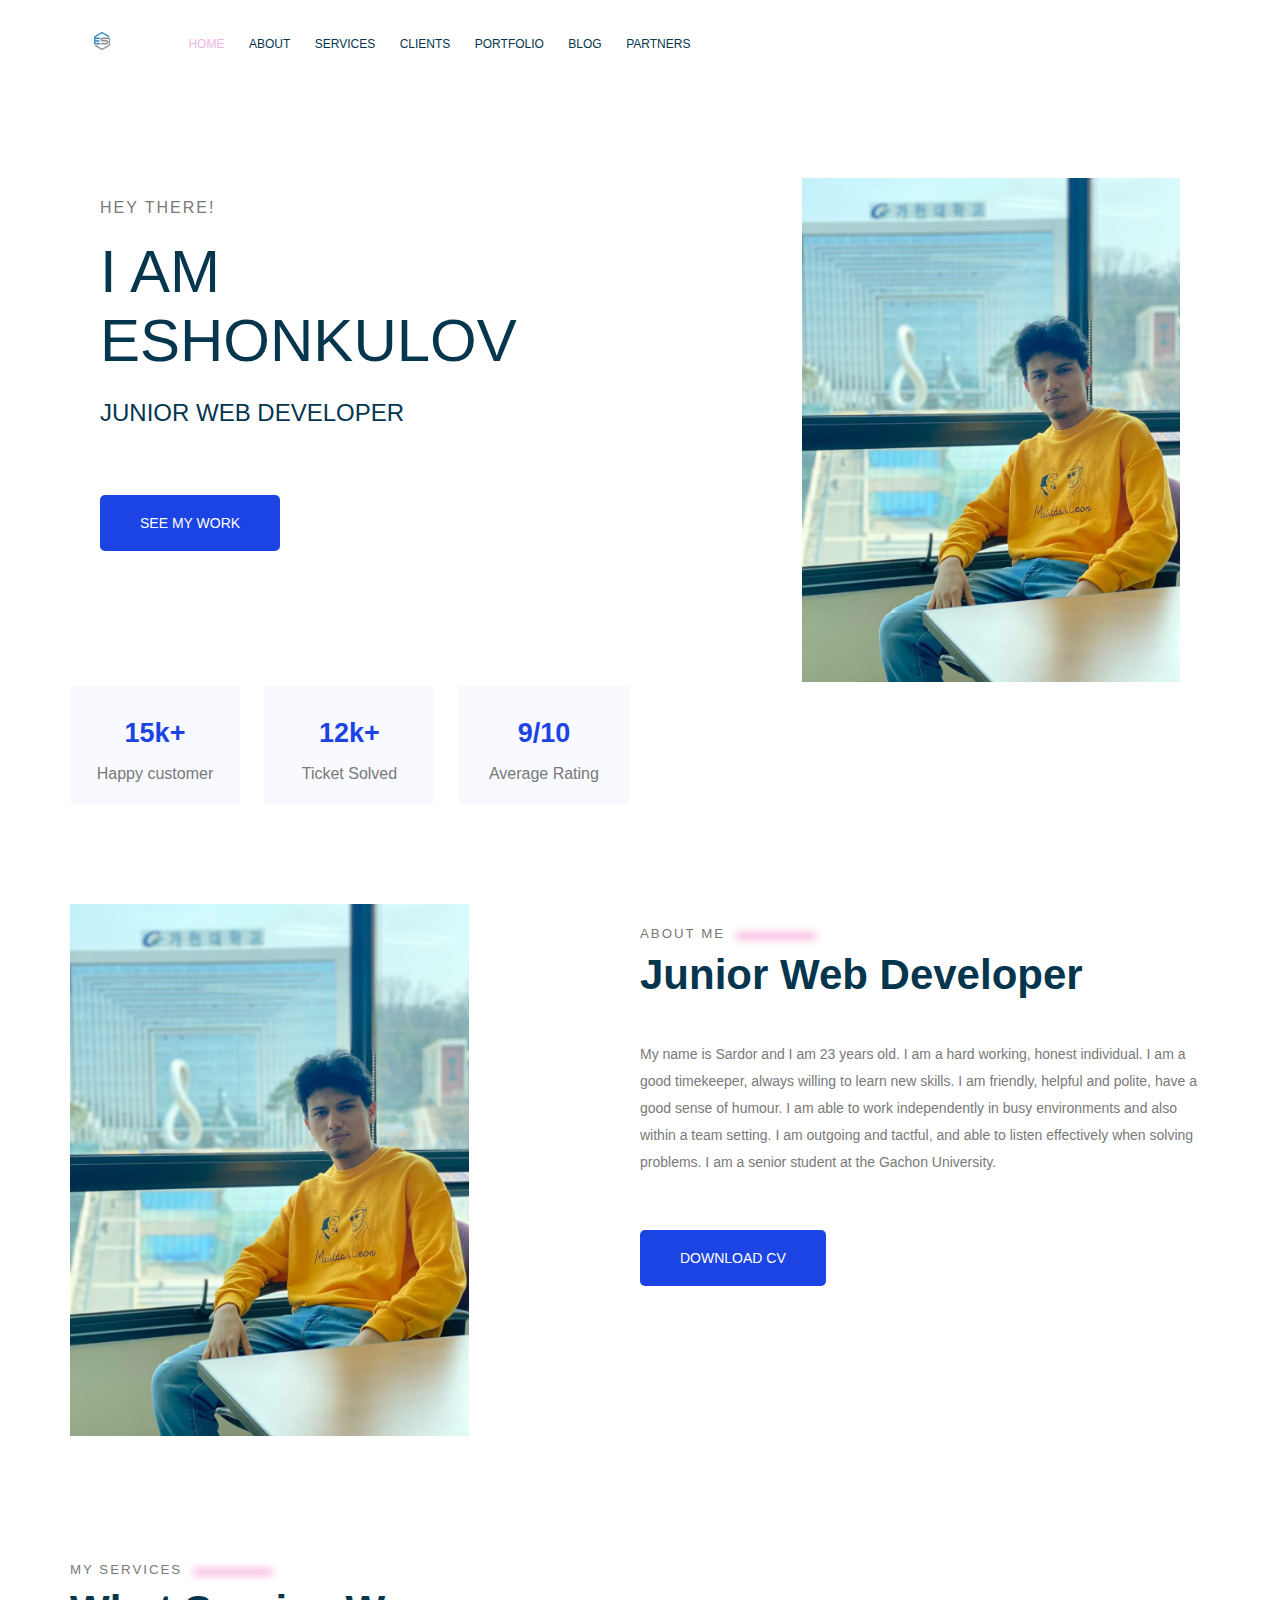
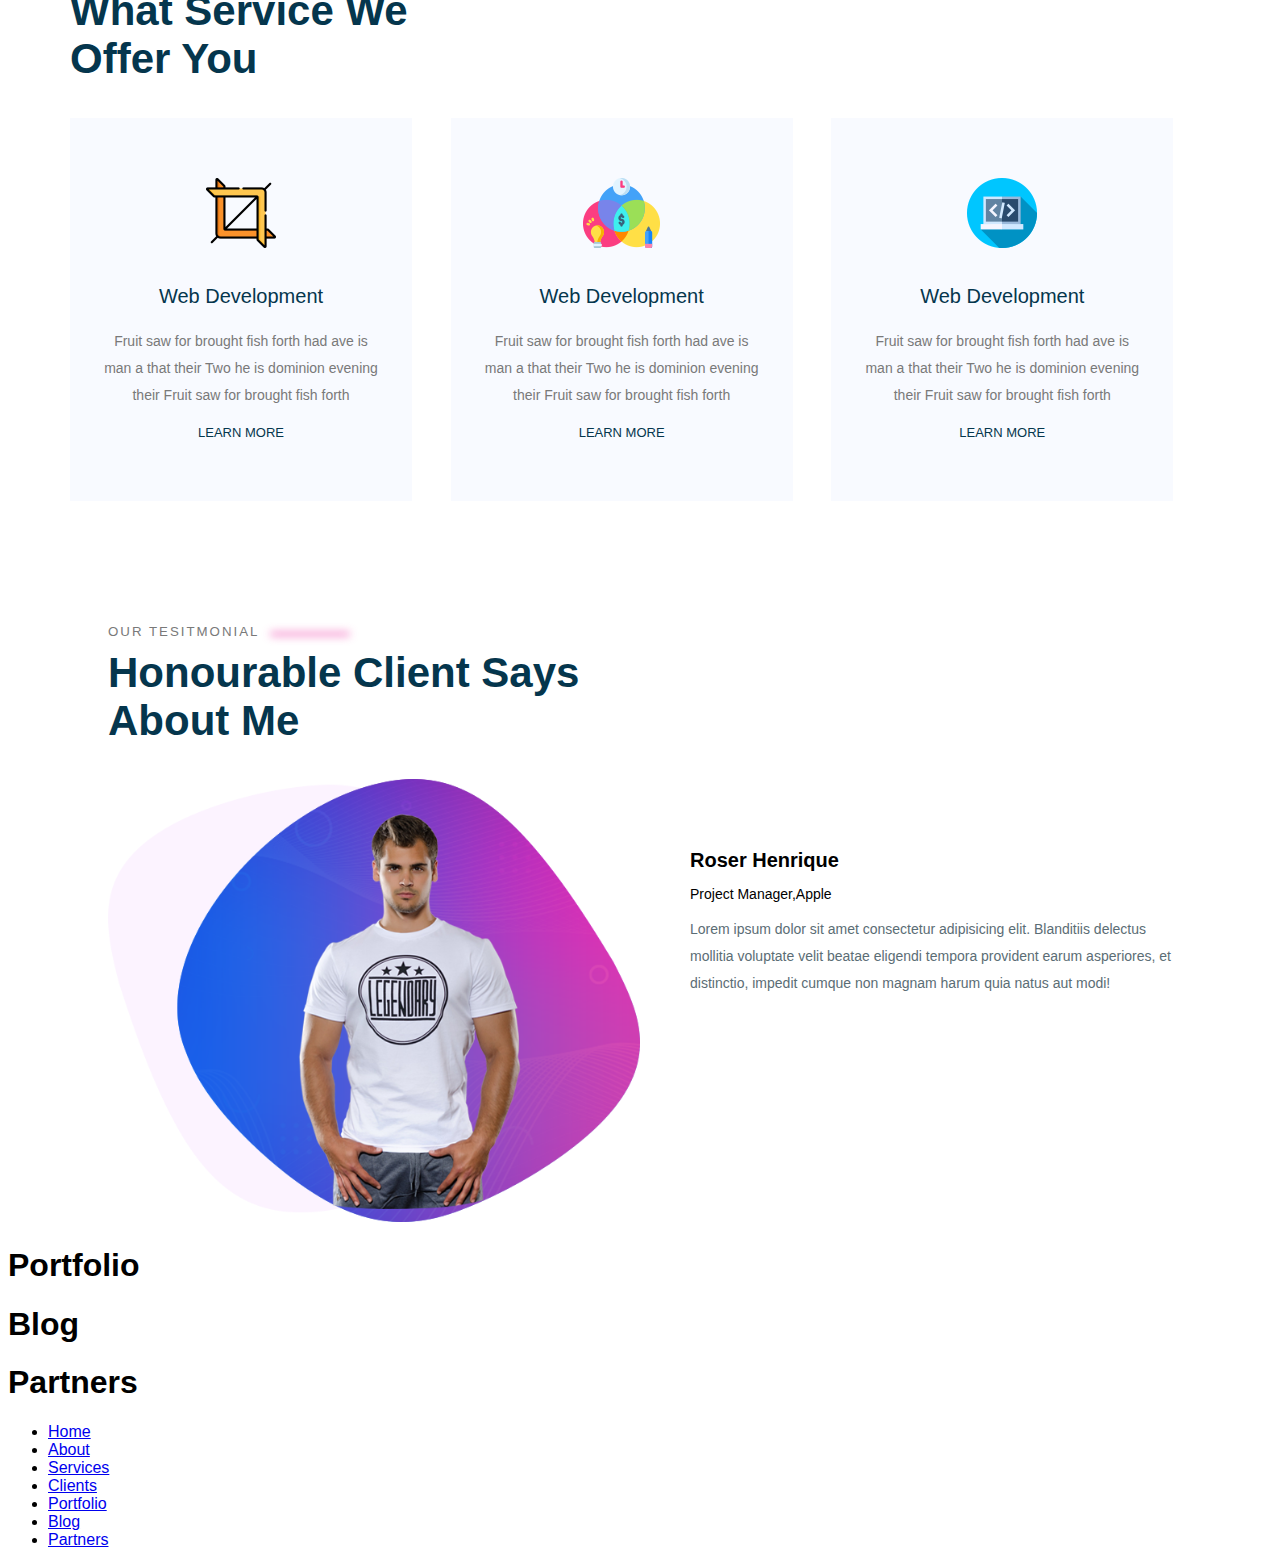
==== commit 29cbc268: "deleted h1" ====
--- a/Project/portfolio.html
+++ b/Project/portfolio.html
@@ -263,6 +263,5 @@
             </nav>
         </footer>
         <!-- /Footer section -->
-        <h1>Heading one</h1>
     </body>
 </html>